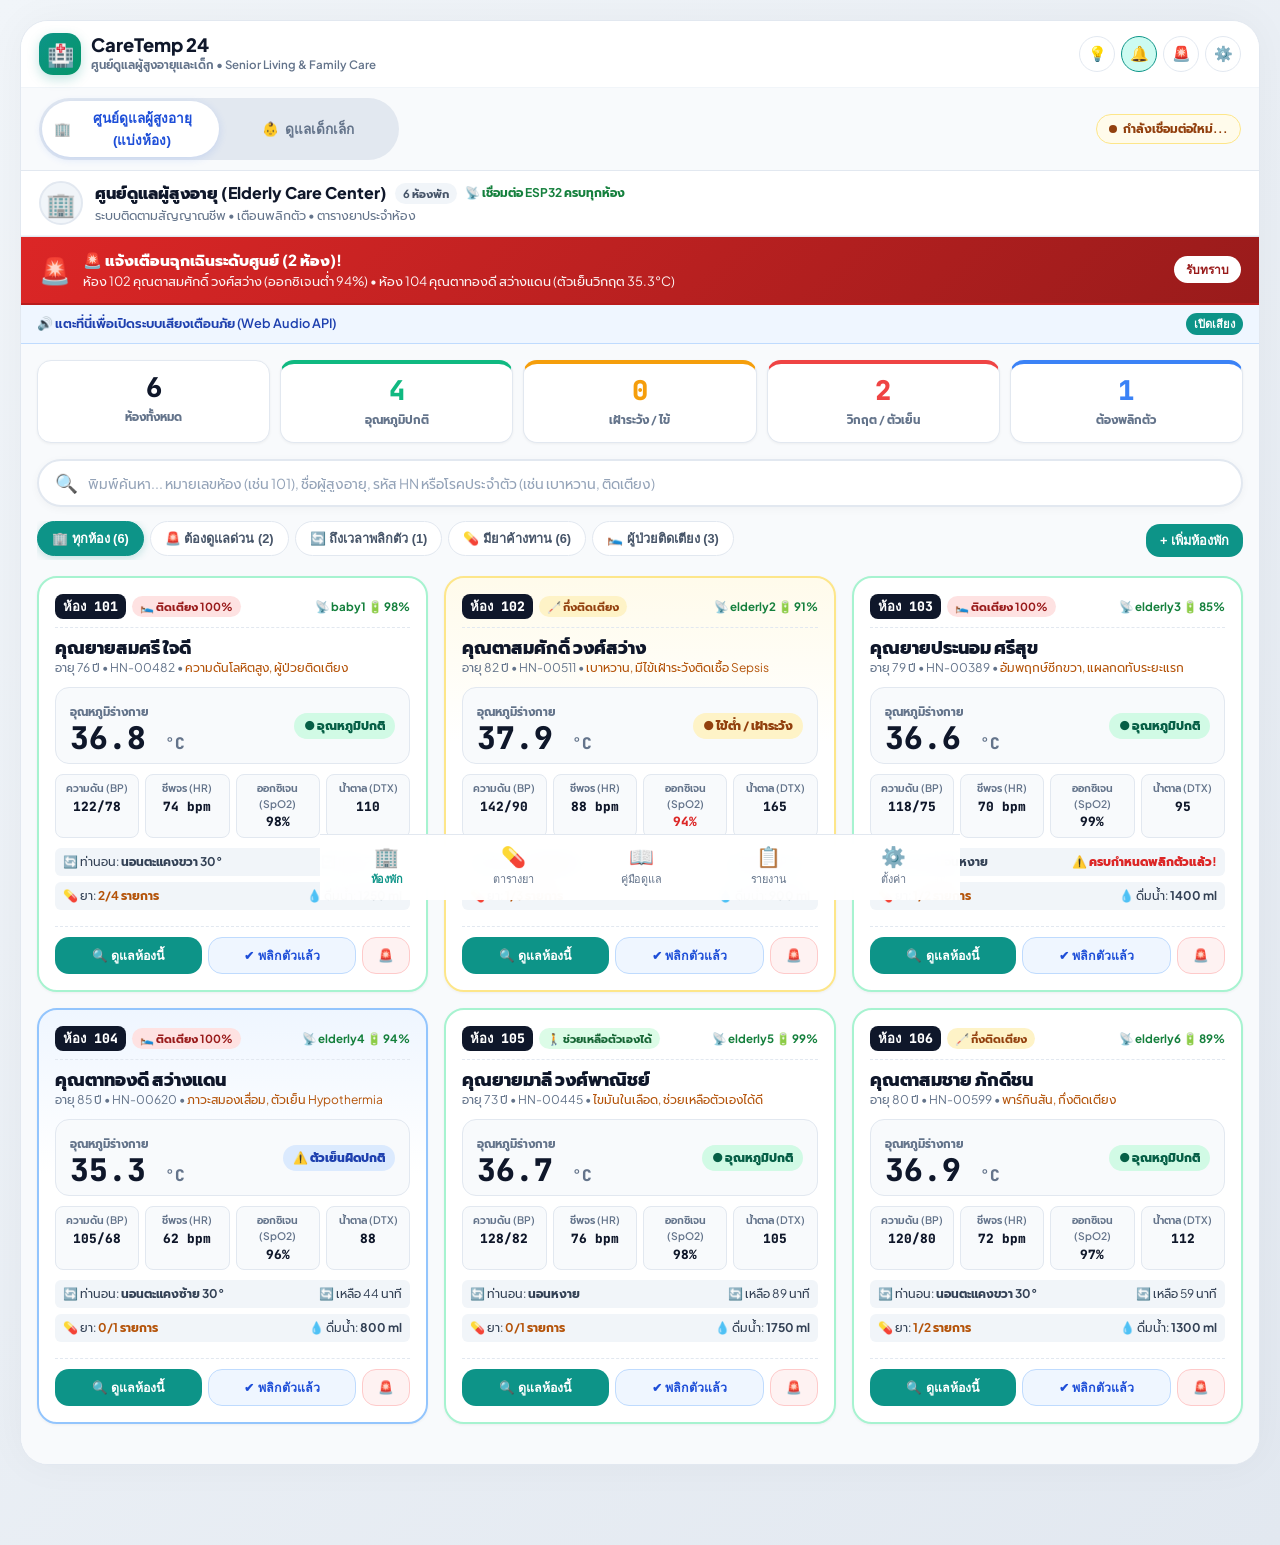
==== index.html @ b6765972 "Add files via upload" ====
<!DOCTYPE html>
<html lang="th">
<head>
  <meta charset="UTF-8">
  <meta name="viewport" content="width=device-width, initial-scale=1.0, maximum-scale=1.0, user-scalable=no">
  <meta name="theme-color" content="#0d9488">
  <meta name="description" content="CareTemp 24 - ระบบดูแลผู้สูงอายุแบบแบ่งห้องพัก (ศูนย์ดูแลผู้สูงอายุ) และระบบติดตามไข้เด็ก">
  
  <title>CareTemp 24 — ศูนย์ดูแลผู้สูงอายุและเด็ก (Elderly Care Center & Kids)</title>
  
  <link rel="manifest" href="manifest.json">
  <link rel="icon" type="image/svg+xml" href="icon.svg">
  <link rel="apple-touch-icon" href="icon-192.png">

  <!-- Fonts: Plus Jakarta Sans, Prompt, Noto Sans Thai, JetBrains Mono -->
  <link rel="preconnect" href="https://fonts.googleapis.com">
  <link rel="preconnect" href="https://fonts.gstatic.com" crossorigin>
  <link href="https://fonts.googleapis.com/css2?family=JetBrains+Mono:wght@400;500;600;700&family=Noto+Sans+Thai:wght@400;500;600;700&family=Plus+Jakarta+Sans:wght@500;600;700;800&family=Prompt:wght@400;500;600;700;800&display=swap" rel="stylesheet">

  <!-- Local Chart.js -->
  <script src="chart.umd.min.js"></script>

  <link rel="stylesheet" href="styles.css?v=2.0">
</head>
<body>

  <div class="app-container">
    
    <!-- Top App Header -->
    <header class="care-header">
      <div class="header-top">
        <a href="../index.html" class="brand-wrapper" title="กลับหน้า Hub ศูนย์รวม">
          <div class="brand-icon-circle">🏥</div>
          <div>
            <div class="brand-title">CareTemp 24</div>
            <div class="brand-sub">ศูนย์ดูแลผู้สูงอายุและเด็ก • Senior Living & Family Care</div>
          </div>
        </a>

        <div class="header-actions">
          <!-- Screen Wake Lock Toggle -->
          <button id="btnWakeLock" class="btn-icon" title="เปิด/ปิดการเปิดหน้าจอตลอดเวลา (ป้องกันจอดับ)" onclick="toggleWakeLock()">
            <span id="wakeLockIcon">💡</span>
          </button>
          <!-- Sound Alert Toggle -->
          <button id="btnSoundToggle" class="btn-icon active" title="เปิด/ปิดเสียงเตือน" onclick="toggleSound()">
            <span id="soundIcon">🔔</span>
          </button>
          <!-- Central Siren Toggle -->
          <button id="btnNightAlarm" class="btn-icon" title="เปิด/ปิดโหมดเตือนไซเรนศูนย์" onclick="toggleNightAlarm()">
            <span id="nightAlarmIcon">🚨</span>
          </button>
          <!-- Install PWA Button -->
          <button id="btnInstallPwa" class="btn-icon" style="display: none;" title="ติดตั้งแอปลงในเครื่อง">
            <span>📲</span>
          </button>
          <!-- Quick Settings -->
          <button class="btn-icon" title="ตั้งค่าระบบ" onclick="switchTab('settings')">
            <span>⚙️</span>
          </button>
        </div>
      </div>

      <!-- Mode Switcher & Live Connection Bar -->
      <div class="mode-switcher-container">
        <div class="mode-pill-group">
          <button id="btnModeElderly" class="mode-pill-btn active elderly" onclick="switchCareMode('elderly')">
            <span>🏢</span>
            <span>ศูนย์ดูแลผู้สูงอายุ (แบ่งห้อง)</span>
          </button>
          <button id="btnModeChild" class="mode-pill-btn child" onclick="switchCareMode('child')">
            <span>👶</span>
            <span>ดูแลเด็กเล็ก</span>
          </button>
        </div>

        <div class="connection-pill online" id="connectionStatusPill" onclick="toggleSimulationModal()" title="คลิกเพื่อสลับโหมด Firebase / จำลอง">
          <span class="connection-dot"></span>
          <span id="connectionStatusText">Live เซนเซอร์</span>
        </div>
      </div>

      <!-- Active Status Strip -->
      <div class="profile-bar" id="topProfileBar">
        <div class="profile-info">
          <div class="profile-avatar-btn" id="headerAvatar" onclick="switchTab('settings')">
            🏢
          </div>
          <div class="profile-details">
            <div class="profile-name-row">
              <span class="profile-name" id="headerPersonName">ศูนย์ดูแลผู้สูงอายุ (Senior Living Center)</span>
              <span id="headerCenterRoomsBadge" class="profile-badge">6 ห้องพัก</span>
              <span id="headerBattery" style="font-size: 0.75rem; color: #15803d; font-weight: 700;">📡 เชื่อมต่อ ESP32</span>
            </div>
            <div class="profile-meta">
              <span id="headerPersonSub">ระบบติดตามสัญญาณชีพ • เตือนพลิกตัว • ตารางยาประจำห้อง</span>
            </div>
          </div>
        </div>
      </div>
    </header>

    <!-- Central Siren Emergency Alert Banner -->
    <div id="centralAlarmBanner" class="center-alarm-banner" style="display: none;">
      <div class="center-alarm-content">
        <span style="font-size: 1.6rem; animation: pulse-dot 1s infinite;">🚨</span>
        <div>
          <div class="center-alarm-title" id="alarmBannerTitle">แจ้งเตือนภาวะฉุกเฉินระดับศูนย์!</div>
          <div class="center-alarm-sub" id="alarmBannerSub">มีห้องพักที่อุณหภูมิหรือสัญญาณชีพผิดปกติ โปรดเข้าตรวจสอบทันที</div>
        </div>
      </div>
      <button class="btn btn-outline" style="background: #ffffff; color: #991b1b; padding: 4px 12px; font-size: 0.75rem; border: none;" onclick="dismissAlertBanner()">
        รับทราบ
      </button>
    </div>

    <!-- Info / Warning Banners -->
    <div id="demoBanner" class="info-banner demo" style="display: none;">
      <span>🧪 กำลังเปิดโหมดทดสอบจำลอง (Simulation)</span>
      <button class="btn btn-outline" style="padding: 2px 8px; font-size: 0.72rem; background: #ffffff;" onclick="setMode('firebase')">
        สลับเป็น Live Firebase
      </button>
    </div>

    <div id="audioUnlockBanner" class="info-banner audio-unlock" style="display: none;" onclick="unlockAudio()">
      <span>🔊 แตะที่นี่เพื่อเปิดระบบเสียงเตือนภัย (Web Audio API)</span>
      <button class="btn btn-primary" style="padding: 2px 8px; font-size: 0.7rem; pointer-events: none;">เปิดเสียง</button>
    </div>

    <div id="offlineBanner" class="info-banner offline" style="display: none;">
      <span>⚠️ ไม่ได้รับข้อมูลเกิน 10 นาที โปรดตรวจเช็คอุปกรณ์และสัญญาณ WiFi</span>
    </div>

    <!-- Main Views (Tabs) -->
    <main class="main-content">

      <!-- ============================================================== -->
      <!-- TAB 1: HOME / MONITOR                                          -->
      <!-- ============================================================== -->
      <section id="tab-home" class="tab-content active">

        <!-- ========================================================== -->
        <!-- ELDERLY CARE CENTER VIEW: ROOM-BY-ROOM (ศูนย์ผู้สูงอายุ)   -->
        <!-- ========================================================== -->
        <div id="elderlyHomeWidgets">
          
          <!-- Center Statistics Bar -->
          <div class="center-stats-row">
            <div class="center-stat-card" onclick="setRoomFilter('all')">
              <span class="center-stat-num" id="statTotalRooms">6</span>
              <span class="center-stat-lbl">ห้องทั้งหมด</span>
            </div>
            <div class="center-stat-card normal" onclick="setRoomFilter('normal')">
              <span class="center-stat-num" style="color: #10b981;" id="statNormalRooms">4</span>
              <span class="center-stat-lbl">อุณหภูมิปกติ</span>
            </div>
            <div class="center-stat-card warning" onclick="setRoomFilter('alert')">
              <span class="center-stat-num" style="color: #f59e0b;" id="statWarningRooms">1</span>
              <span class="center-stat-lbl">เฝ้าระวัง / ไข้</span>
            </div>
            <div class="center-stat-card critical" onclick="setRoomFilter('critical')">
              <span class="center-stat-num" style="color: #ef4444;" id="statCriticalRooms">1</span>
              <span class="center-stat-lbl">วิกฤต / ตัวเย็น</span>
            </div>
            <div class="center-stat-card turn" onclick="setRoomFilter('turn')">
              <span class="center-stat-num" style="color: #3b82f6;" id="statTurnDueRooms">1</span>
              <span class="center-stat-lbl">ต้องพลิกตัว</span>
            </div>
          </div>

          <!-- Room Search Bar (ค้นหาห้องพัก/ผู้สูงอายุ/HN/โรคประจำตัว) -->
          <div class="search-bar-container">
            <div class="search-input-wrapper">
              <span class="search-icon">🔍</span>
              <input 
                type="text" 
                id="roomSearchInput" 
                class="room-search-input" 
                placeholder="พิมพ์ค้นหา... หมายเลขห้อง (เช่น 101), ชื่อผู้สูงอายุ, รหัส HN หรือโรคประจำตัว (เช่น เบาหวาน, ติดเตียง)"
                oninput="handleRoomSearch(this.value)"
                autocomplete="off"
              >
              <button id="btnClearSearch" class="btn-clear-search" onclick="clearRoomSearch()" style="display: none;" title="ล้างการค้นหา">✕</button>
            </div>
            <div id="searchResultSummary" class="search-result-badge" style="display: none;"></div>
          </div>

          <!-- Rooms Toolbar & Filters -->
          <div class="rooms-toolbar">
            <div class="room-filters-scroll">
              <button class="filter-pill active" id="filter-all" onclick="setRoomFilter('all')">🏢 ทุกห้อง (<span id="countAll">6</span>)</button>
              <button class="filter-pill alert-pill" id="filter-alert" onclick="setRoomFilter('alert')">🚨 ต้องดูแลด่วน (<span id="countAlert">2</span>)</button>
              <button class="filter-pill turn-pill" id="filter-turn" onclick="setRoomFilter('turn')">🔄 ถึงเวลาพลิกตัว (<span id="countTurn">1</span>)</button>
              <button class="filter-pill" id="filter-med" onclick="setRoomFilter('med')">💊 มียาค้างทาน (<span id="countMed">2</span>)</button>
              <button class="filter-pill" id="filter-bedridden" onclick="setRoomFilter('bedridden')">🛌 ผู้ป่วยติดเตียง (<span id="countBedridden">3</span>)</button>
            </div>
            <button class="btn btn-primary" style="padding: 6px 14px; font-size: 0.8rem; white-space: nowrap;" onclick="openAddRoomModal()">
              + เพิ่มห้องพัก
            </button>
          </div>

          <!-- The Rooms Grid -->
          <div class="rooms-grid" id="elderlyRoomsGrid">
            <!-- Rendered dynamically by JavaScript -->
          </div>

        </div>

        <!-- ========================================================== -->
        <!-- CHILD CARE VIEW (โหมดดูแลเด็กเล็ก)                           -->
        <!-- ========================================================== -->
        <div id="childHomeWidgets" style="display: none; max-width: 680px; margin: 0 auto;">
          
          <!-- Emergency Speed-Dial Card -->
          <div class="emergency-card">
            <div class="emergency-info">
              <span class="emergency-icon">🚨</span>
              <div>
                <div class="emergency-title">สายด่วนกุมารแพทย์ฉุกเฉิน 1669</div>
                <div class="emergency-sub">กดโทรออกทันทีหากน้องมีอาการชักเกร็ง ซึม หรือหายใจหอบ</div>
              </div>
            </div>
            <a href="tel:1669" class="btn-emergency">
              <span>📞 โทรด่วน 1669</span>
            </a>
          </div>

          <!-- Hero Temperature Card (Child) -->
          <div class="hero-card normal" id="heroCardChild">
            <div class="hero-temp-row">
              <span class="hero-temp-val" id="childHeroTemp">37.0</span>
              <span class="hero-temp-unit">°C</span>
            </div>

            <div>
              <div class="status-badge normal" id="childHeroStatusBadge">
                <span>●</span> <span id="childHeroStatusText">สบายดี อุณหภูมิปกติ</span>
              </div>
            </div>

            <!-- Gauge bar -->
            <div class="thermo-bar-wrapper">
              <div class="thermo-bar-track">
                <div class="thermo-bar-fill" id="childThermoFill" style="width: 40%; background: var(--temp-normal);"></div>
              </div>
              <div class="thermo-markers">
                <span>36.0° ปกติ</span>
                <span>37.0° สบายดี</span>
                <span>37.5° ไข้ต่ำ</span>
                <span>38.5° ไข้สูง</span>
              </div>
            </div>

            <div class="hero-stats-strip">
              <div class="stat-item">
                <span>สูงสุดวันนี้</span>
                <span class="stat-val" id="childStatMaxTemp">37.2°C</span>
              </div>
              <div class="stat-item">
                <span>ต่ำสุดวันนี้</span>
                <span class="stat-val" id="childStatMinTemp">36.8°C</span>
              </div>
              <div class="stat-item">
                <span>อัปเดตล่าสุด</span>
                <span class="stat-val">เมื่อสักครู่</span>
              </div>
            </div>
          </div>

          <!-- Smart Care Advice Box (Child) -->
          <div class="advice-box" id="childAdviceBox">
            <div class="advice-icon">💡</div>
            <div class="advice-content">
              <div class="advice-title" id="childAdviceTitle">หนูสบายดี อุณหภูมิปกติ</div>
              <div class="advice-desc" id="childAdviceDesc">
                ให้น้องดื่มน้ำหรือนมตามปกติ สวมใส่เสื้อผ้าโปร่งสบาย ระบายอากาศได้ดี หากน้องเริ่มตัวอุ่นให้หมั่นสังเกตอาการค่ะ
              </div>
            </div>
          </div>

          <!-- Pediatric 4-Hour Medication Timer -->
          <div class="ped-timer-card">
            <div style="flex: 1;">
              <span style="font-size: 0.72rem; font-weight: 800; color: var(--primary); text-transform: uppercase;">⏰ การดูแลยาพาราฯ เด็ก</span>
              <div style="font-size: 1rem; font-weight: 800; color: #0f172a; margin: 2px 0;" id="childMedTimerTitle">พร้อมป้อนยาหากมีไข้สูง</div>
              <div style="font-size: 0.78rem; color: #64748b;" id="childMedTimerSub">ไม่ควรให้ยาพาราฯ ถี่กว่าทุก 4 ชั่วโมง</div>
            </div>

            <div class="timer-circle-widget">
              <svg viewBox="0 0 72 72">
                <circle class="timer-circle-bg" cx="36" cy="36" r="30"></circle>
                <circle class="timer-circle-bar" id="childTimerCircleBar" cx="36" cy="36" r="30"></circle>
              </svg>
              <div class="timer-center-text" id="childTimerText">พร้อม</div>
            </div>
          </div>

          <!-- Quick Paracetamol Dose Card -->
          <div class="vitals-card">
            <div class="card-header-row">
              <div class="card-header-title">
                <span>💊 ขนาดยาพาราฯ ของน้อง</span>
              </div>
              <button class="btn btn-outline" style="padding: 4px 10px; font-size: 0.75rem;" onclick="switchTab('meds')">
                คำนวณละเอียด →
              </button>
            </div>
            <div style="display: flex; align-items: center; justify-content: space-between; background: #f0fdf4; border: 1px solid #bbf7d0; border-radius: var(--radius-md); padding: 12px 16px;">
              <div>
                <div style="font-size: 0.8rem; color: #166534; font-weight: 700;">น้ำหนัก <span id="quickDoseWeight">10.0</span> กก. (สูตร 120 mg / 5 ml)</div>
                <div style="font-size: 1.4rem; font-weight: 800; color: #15803d;" id="quickDoseValue">1 ช้อนชา (5.0 ml)</div>
              </div>
              <button class="btn btn-primary" style="padding: 8px 14px; font-size: 0.82rem;" onclick="quickLogChildMed()">
                ป้อนยาแล้ว
              </button>
            </div>
          </div>

          <!-- Child Quick Actions -->
          <div class="quick-actions-card">
            <div class="card-header-row" style="margin-bottom: 6px;">
              <div class="card-header-title">
                <span>⚡ บันทึกการดูแลเด็ก</span>
              </div>
              <span style="font-size: 0.75rem; color: var(--primary); font-weight: 700; cursor: pointer;" onclick="switchTab('logs')">
                ดูประวัติทั้งหมด →
              </span>
            </div>
            <div class="action-grid">
              <button class="btn-quick-action" onclick="quickLogChildMed()">
                <span class="action-icon">💊</span>
                <span class="action-text">ป้อนยาแล้ว</span>
              </button>
              <button class="btn-quick-action" onclick="quickLogChildAction('sponge', 'เช็ดตัวลดไข้')">
                <span class="action-icon">🧽</span>
                <span class="action-text">เช็ดตัวลดไข้</span>
              </button>
              <button class="btn-quick-action" onclick="quickLogChildAction('milk', 'ดื่มนม/น้ำ')">
                <span class="action-icon">🍼</span>
                <span class="action-text">นม / ดื่มน้ำ</span>
              </button>
              <button class="btn-quick-action" onclick="quickLogChildAction('symptom', 'จดอาการ')">
                <span class="action-icon">🩺</span>
                <span class="action-text">จดอาการ</span>
              </button>
            </div>
          </div>

          <!-- Child Temperature Trend Chart -->
          <div class="chart-card">
            <div class="chart-header">
              <div class="card-header-title">
                <span>📈 แนวโน้มอุณหภูมิน้อง</span>
              </div>
              <div class="chart-pills">
                <button class="btn-chart-range active" onclick="changeChartRange(6, this)">6 ชม.</button>
                <button class="btn-chart-range" onclick="changeChartRange(12, this)">12 ชม.</button>
                <button class="btn-chart-range" onclick="changeChartRange(24, this)">24 ชม.</button>
              </div>
            </div>
            <div class="chart-wrapper">
              <canvas id="childTempChart"></canvas>
            </div>
          </div>

        </div>

      </section>

      <!-- ============================================================== -->
      <!-- TAB 2: MEDS & SCHEDULE (ตารางยา)                                -->
      <!-- ============================================================== -->
      <section id="tab-meds" class="tab-content">
        
        <!-- Elderly Meds Overview -->
        <div id="elderlyMedsView">
          <div class="med-card">
            <div class="card-header-row">
              <div class="card-header-title">
                <span>💊 ตารางยาประจำวันตามห้องพักผู้สูงอายุ</span>
              </div>
              <button class="btn btn-outline" style="padding: 4px 10px; font-size: 0.75rem;" onclick="filterRoomsMedsDue()">
                แสดงเฉพาะห้องที่ยังไม่ได้ทานยา
              </button>
            </div>
            <p style="font-size: 0.8rem; color: #64748b; margin-bottom: 12px;">
              เลือกห้องพักเพื่อจัดการและเช็คอินการรับประทานยาตามมื้อ (เช้า, กลางวัน, เย็น, ก่อนนอน)
            </p>

            <div class="search-input-wrapper" style="margin-bottom: 12px; border-radius: var(--radius-md); padding: 6px 12px;">
              <span class="search-icon" style="font-size: 0.95rem;">🔍</span>
              <input 
                type="text" 
                id="medSearchInput" 
                class="room-search-input" 
                placeholder="ค้นหาห้อง หรือชื่อยา (เช่น Amlodipine, 101, ยาเบาหวาน, ยาลดไขมัน)..." 
                oninput="handleMedSearch(this.value)"
              >
            </div>

            <div id="elderlyCenterMedsList">
              <!-- Rendered via JavaScript -->
            </div>
          </div>
        </div>

        <!-- Child Calculator -->
        <div id="childMedsView" style="display: none; max-width: 680px; margin: 0 auto;">
          <div class="calc-card">
            <div class="card-header-title" style="margin-bottom: 8px;">
              <span>🧮 คำนวณยาพาราเซตามอลเด็ก (ตามน้ำหนัก)</span>
            </div>
            <p style="font-size: 0.82rem; color: #64748b; margin-bottom: 16px;">
              คำนวณตามมาตรฐานกรมการแพทย์ กระทรวงสาธารณสุข (10 - 15 มก./กก./ครั้ง) ไม่เกินวันละ 5 ครั้ง
            </p>

            <div class="form-group">
              <label class="form-label">น้ำหนักตัวน้อง (กิโลกรัม):</label>
              <input type="number" step="0.1" min="2" max="60" id="calcChildWeight" class="form-input" value="10.0" oninput="calculatePediatricParacetamol()">
            </div>

            <div class="form-group">
              <label class="form-label">ชนิดและความเข้มข้นของยา:</label>
              <select id="calcChildFormula" class="form-input" onchange="calculatePediatricParacetamol()">
                <option value="120">ยาน้ำเชื่อม 120 มก. / 5 มล. (สูตรมาตรฐานเด็กเล็ก)</option>
                <option value="250">ยาน้ำเชื่อม 250 มก. / 5 มล. (สูตรเด็กโต / Forte)</option>
                <option value="100">ยาหยด Drops 100 มก. / 1 มล. (สูตรทารกแรกเกิด)</option>
              </select>
            </div>

            <div class="calc-result-box">
              <div style="font-size: 0.85rem; font-weight: 700; color: #166534;">ขนาดยาที่ควรได้รับต่อครั้ง:</div>
              <div class="calc-result-number" id="calcResultDisplay">1 ช้อนชา (5.0 ml)</div>
              <div class="calc-result-sub" id="calcResultDoseRange">ขนาดยาพาราเซตามอล: 100 - 150 มิลลิกรัม</div>
            </div>
          </div>
        </div>

      </section>

      <!-- ============================================================== -->
      <!-- TAB 3: GUIDE (คู่มือและสัญญาณอันตราย)                         -->
      <!-- ============================================================== -->
      <section id="tab-guide" class="tab-content">
        <div style="max-width: 800px; margin: 0 auto;">
          <div style="margin-bottom: 14px;">
            <h3 style="font-size: 1.15rem; font-weight: 800; color: #0f172a;">คู่มือการดูแลผู้สูงอายุ & เด็กเล็ก</h3>
            <p style="font-size: 0.82rem; color: #64748b;">แนวทางมาตรฐานสำหรับศูนย์ดูแลผู้สูงอายุและครอบครัว</p>
          </div>

          <!-- FAST Stroke Card -->
          <div class="redflag-card">
            <div class="redflag-title">
              <span>🧠 อาการเตือนโรคหลอดเลือดสมอง (FAST) ในผู้สูงอายุ - รีบส่ง รพ. ทันที!</span>
            </div>
            <ul class="redflag-list">
              <li><strong>F - Face:</strong> หน้าเบี้ยว ปากเบี้ยว ยิ้มแล้วมุมปากตกข้างหนึ่ง</li>
              <li><strong>A - Arms:</strong> แขนขาอ่อนแรง ยกแขนสองข้างแล้วตกหนึ่งข้าง</li>
              <li><strong>S - Speech:</strong> พูดไม่ชัด พูดไม่ออก หรือฟังไม่เข้าใจภาษา</li>
              <li><strong>T - Time:</strong> รีบโทร 1669 ทันที ต้องถึง รพ. ภายใน 4.5 ชั่วโมง</li>
            </ul>
          </div>

          <!-- Sepsis Card -->
          <div class="redflag-card">
            <div class="redflag-title">
              <span>🩸 สัญญาณภาวะติดเชื้อรุนแรงในกระแสเลือด (Sepsis)</span>
            </div>
            <ul class="redflag-list">
              <li>อุณหภูมิร่างกายสูงเกิน 37.8°C หรือตัวเย็นผิดปกติ (&lt;35.5°C) หนาวสั่น</li>
              <li>หายใจหอบเร็ว ชีพจรเต้นเร็วมาก หรือความดันตกผิดปกติ</li>
              <li>ซึมลง สับสนเฉียบพลัน เพ้อ ไม่รู้เวลาและสถานที่</li>
              <li>ปัสสาวะออกน้อยมาก ปัสสาวะมีสีเข้มหรือขุ่นมีกลิ่นฉุน</li>
            </ul>
          </div>

          <!-- Bedridden Care Card -->
          <div class="vitals-card">
            <div class="card-header-title" style="margin-bottom: 8px;">
              <span>🛏️ เทคนิคการดูแลผู้สูงอายุติดเตียง ป้องกันแผลกดทับ</span>
            </div>
            <ul style="padding-left: 20px; font-size: 0.85rem; color: #334155; line-height: 1.6;">
              <li><strong>พลิกตัวสม่ำเสมอ:</strong> สลับท่านอนทุก 2 ชั่วโมง (หงาย ➔ ตะแคงขวา 30° ➔ หงาย ➔ ตะแคงซ้าย 30°)</li>
              <li><strong>การนอนตะแคง:</strong> เอียงตัวประมาณ 30 องศา ใช้หมอนรองหลังและระหว่างหัวเข่า ป้องกันกระดูกกดทับกัน</li>
              <li><strong>ดูแลผิวหนัง:</strong> รักษาผิวหนังให้สะอาดและแห้ง ไม่อับชื้น ทาโลชั่นบำรุงผิว</li>
            </ul>
          </div>

          <!-- Child Tepid Sponge Card -->
          <div class="vitals-card">
            <div class="card-header-title" style="margin-bottom: 8px;">
              <span>🧽 ขั้นตอนการเช็ดตัวลดไข้เด็กอย่างถูกวิธี (Tepid Sponge)</span>
            </div>
            <ol style="padding-left: 20px; font-size: 0.85rem; color: #334155; line-height: 1.6;">
              <li>เตรียมน้ำอุ่นหรือน้ำอุณหภูมิห้อง (ห้ามใช้น้ำแข็งหรือแอลกอฮอล์)</li>
              <li>เช็ดลูบเข้าหาหัวใจจากปลายมือปลายเท้าเพื่อเปิดรูขุมขนระบายความร้อน</li>
              <li>วางพักผ้าตามจุดระบายความร้อน ซอกคอ รักแร้ ขาหนีบ</li>
              <li>หากเด็กหนาวสั่น ให้หยุดเช็ดตัวทันทีและซับตัวให้แห้ง</li>
            </ol>
          </div>
        </div>
      </section>

      <!-- ============================================================== -->
      <!-- TAB 4: LOGS & REPORTS (ประวัติและรายงาน)                         -->
      <!-- ============================================================== -->
      <section id="tab-logs" class="tab-content">
        <div style="max-width: 900px; margin: 0 auto;">
          
          <!-- Doctor / Family Report Card -->
          <div class="vitals-card">
            <div class="card-header-row">
              <div class="card-header-title">
                <span>📋 สรุปรายงานสำหรับส่งต่อแพทย์ / ญาติผู้ป่วย (LINE)</span>
              </div>
              <button class="btn btn-primary" style="padding: 4px 12px; font-size: 0.78rem;" onclick="copyDoctorReport()">
                📲 คัดลอกส่ง LINE
              </button>
            </div>
            <div style="margin-bottom: 8px; display: flex; align-items: center; gap: 8px;">
              <span style="font-size: 0.8rem; font-weight: 700; color: #334155;">เลือกห้องที่ต้องการสรุป:</span>
              <select id="reportRoomSelect" class="form-input" style="width: auto; padding: 4px 8px; font-size: 0.8rem;" onchange="updateDoctorReport()">
                <!-- Populated by JS -->
              </select>
            </div>
            <textarea id="doctorReportPreview" class="report-preview-box" readonly></textarea>
            
            <div style="display: flex; gap: 8px; margin-top: 8px;">
              <button class="btn btn-outline" style="flex: 1; font-size: 0.8rem;" onclick="exportCenterExcel()">
                📊 ส่งออก Excel ทุกห้อง (.xls)
              </button>
              <button class="btn btn-outline" style="flex: 1; font-size: 0.8rem;" onclick="exportCenterCsv()">
                📄 ส่งออก CSV ทุกห้อง
              </button>
            </div>
          </div>

          <!-- Activity Timeline -->
          <div class="vitals-card">
            <div class="card-header-row">
              <div class="card-header-title">
                <span>🕒 บันทึกกิจกรรมการดูแลของศูนย์วันนี้</span>
              </div>
              <button class="btn btn-outline" style="padding: 2px 8px; font-size: 0.72rem;" onclick="clearCenterLogs()">
                ล้างประวัติ
              </button>
            </div>
            <div class="search-input-wrapper" style="margin-bottom: 12px; border-radius: var(--radius-md); padding: 6px 12px;">
              <span class="search-icon" style="font-size: 0.95rem;">🔍</span>
              <input 
                type="text" 
                id="logSearchInput" 
                class="room-search-input" 
                placeholder="ค้นหาบันทึกกิจกรรม... (เช่น 101, พลิกตัว, ดื่มน้ำ, สัญญาณชีพ, ยา)" 
                oninput="handleLogSearch(this.value)"
              >
            </div>
            <div id="careLogsContainer">
              <!-- Rendered via JavaScript -->
            </div>
          </div>

        </div>
      </section>

      <!-- ============================================================== -->
      <!-- TAB 5: SETTINGS (การตั้งค่า)                                   -->
      <!-- ============================================================== -->
      <section id="tab-settings" class="tab-content">
        <div style="max-width: 680px; margin: 0 auto;">
          <div class="calc-card">
            <div class="card-header-title" style="margin-bottom: 12px;">
              <span>⚙️ ตั้งค่าระบบศูนย์ดูแลและอุปกรณ์ ESP32</span>
            </div>

            <div class="form-group">
              <label class="form-label">โหมดการใช้งานปัจจุบัน:</label>
              <select id="settingCareMode" class="form-input" onchange="switchCareMode(this.value)">
                <option value="elderly">🏢 ศูนย์ดูแลผู้สูงอายุ (Elderly Care Center - แบ่งห้อง)</option>
                <option value="child">👶 ดูแลเด็กเล็ก (Child Care)</option>
              </select>
            </div>

            <div class="form-group">
              <label class="form-label">เบอร์โทรศัพท์ฉุกเฉินประจำศูนย์ (SOS):</label>
              <input type="text" id="settingEmergencyPhone" class="form-input" value="1669">
            </div>

            <hr style="border: none; border-top: 1px dashed var(--border); margin: 18px 0;">

            <div class="card-header-title" style="margin-bottom: 12px; font-size: 0.95rem;">
              <span>☁️ เชื่อมต่อ Firebase Realtime Database</span>
            </div>

            <div class="form-group">
              <label class="form-label">Firebase RTDB URL:</label>
              <input type="text" id="settingFirebaseUrl" class="form-input" placeholder="https://your-database.firebasedatabase.app">
            </div>

            <div class="form-group">
              <label class="form-label">เกณฑ์แจ้งเตือนไข้สูง (°C):</label>
              <input type="number" step="0.1" id="settingAlertThreshold" class="form-input" value="37.8">
            </div>

            <button class="btn btn-primary btn-block" onclick="saveSettings()">
              💾 บันทึกการตั้งค่า
            </button>
          </div>

          <div style="text-align: center; margin-top: 16px; font-size: 0.78rem; color: #94a3b8;">
            CareTemp 24 • ระบบศูนย์ดูแลผู้สูงอายุและเด็ก v2.0<br>
            <a href="../index.html" style="color: var(--primary); font-weight: 700; text-decoration: none;">← กลับสู่หน้าหลักเลือกระบบ (Hub)</a>
          </div>
        </div>
      </section>

    </main>

    <!-- Bottom Navigation Bar -->
    <nav class="bottom-nav">
      <button class="nav-tab-btn active" id="nav-home" onclick="switchTab('home')">
        <span class="nav-tab-icon">🏢</span>
        <span class="nav-tab-label" id="navLabelHome">ห้องพัก</span>
      </button>
      <button class="nav-tab-btn" id="nav-meds" onclick="switchTab('meds')">
        <span class="nav-tab-icon">💊</span>
        <span class="nav-tab-label" id="navLabelMeds">ตารางยา</span>
      </button>
      <button class="nav-tab-btn" id="nav-guide" onclick="switchTab('guide')">
        <span class="nav-tab-icon">📖</span>
        <span class="nav-tab-label">คู่มือดูแล</span>
      </button>
      <button class="nav-tab-btn" id="nav-logs" onclick="switchTab('logs')">
        <span class="nav-tab-icon">📋</span>
        <span class="nav-tab-label">รายงาน</span>
      </button>
      <button class="nav-tab-btn" id="nav-settings" onclick="switchTab('settings')">
        <span class="nav-tab-icon">⚙️</span>
        <span class="nav-tab-label">ตั้งค่า</span>
      </button>
    </nav>

  </div>

  <!-- ============================================================== -->
  <!-- MODAL: ROOM DETAIL VIEW (หน้าต่างจัดการห้องเดี่ยวแบบละเอียด)       -->
  <!-- ============================================================== -->
  <div class="modal-overlay" id="modalRoomDetail">
    <div class="modal-box large">
      <div class="modal-header">
        <div style="display: flex; align-items: center; gap: 8px;">
          <span class="room-number-badge" id="modalRoomNo" style="font-size: 1rem; padding: 4px 10px;">ห้อง 101</span>
          <h3 class="modal-title" id="modalResidentName">คุณยายสมศรี ใจดี</h3>
        </div>
        <button class="btn-close-modal" onclick="closeRoomDetailModal()">✕</button>
      </div>

      <!-- Room Header Info Strip -->
      <div class="room-modal-header-strip">
        <div>
          <span id="modalResidentAge" style="font-weight: 700;">อายุ 76 ปี</span> • 
          <span id="modalResidentHn" style="color: var(--text-muted);">HN-00482</span> • 
          <span id="modalResidentWeight">52.0 กก.</span>
          <div id="modalResidentCondition" style="font-size: 0.75rem; color: #b45309; font-weight: 600; margin-top: 2px;">
            โรคประจำตัว: ความดันโลหิตสูง, ผู้ป่วยติดเตียง
          </div>
        </div>
        <div style="text-align: right;">
          <span id="modalCareLevelTag" class="care-level-tag bedridden">ติดเตียง 100%</span>
          <div id="modalDeviceBattery" style="font-size: 0.75rem; color: #15803d; font-weight: 700; margin-top: 2px;">
            📡 baby1 | 🔋 98%
          </div>
        </div>
      </div>

      <!-- Hero Temp Card for This Room -->
      <div class="hero-card normal" id="modalHeroCard" style="padding: 16px; margin-bottom: 12px;">
        <div class="hero-temp-row">
          <span class="hero-temp-val" id="modalHeroTemp" style="font-size: 3.2rem;">36.8</span>
          <span class="hero-temp-unit">°C</span>
        </div>
        <div class="status-badge normal" id="modalStatusBadge">
          <span>●</span> <span id="modalStatusText">สบายดี อุณหภูมิปกติ</span>
        </div>
        <div id="modalAdviceText" style="font-size: 0.8rem; color: #475569; margin-top: 4px;">
          ผู้สูงอายุสบายดี ให้ดื่มน้ำและสังเกตอาการต่อเนื่อง
        </div>
      </div>

      <!-- Vitals Strip for This Room -->
      <div class="vitals-card" style="margin-bottom: 12px;">
        <div class="card-header-row">
          <div class="card-header-title" style="font-size: 0.95rem;">
            <span>🫀 สัญญาณชีพล่าสุด</span>
          </div>
          <button class="btn btn-outline" style="padding: 2px 8px; font-size: 0.72rem;" onclick="openVitalsModal()">
            + อัปเดตค่าใหม่
          </button>
        </div>
        <div class="vitals-grid">
          <div class="vital-tile">
            <div class="vital-label">ความดัน (BP)</div>
            <div class="vital-value" id="modalValBp" style="font-size: 1.1rem;">122/78</div>
            <div class="vital-unit">mmHg</div>
          </div>
          <div class="vital-tile">
            <div class="vital-label">ชีพจร (Pulse)</div>
            <div class="vital-value" id="modalValHr" style="font-size: 1.1rem;">74</div>
            <div class="vital-unit">bpm</div>
          </div>
          <div class="vital-tile">
            <div class="vital-label">ออกซิเจน (SpO2)</div>
            <div class="vital-value" id="modalValSpo2" style="font-size: 1.1rem;">98</div>
            <div class="vital-unit">%</div>
          </div>
          <div class="vital-tile">
            <div class="vital-label">น้ำตาล (DTX)</div>
            <div class="vital-value" id="modalValGlucose" style="font-size: 1.1rem;">110</div>
            <div class="vital-unit">mg/dL</div>
          </div>
        </div>
      </div>

      <!-- 2-Hour Bedridden Turn Schedule for This Room -->
      <div class="turn-card" style="margin-bottom: 12px; padding: 14px;">
        <div class="card-header-row">
          <div class="card-header-title" style="font-size: 0.95rem;">
            <span>🔄 การพลิกตัวป้องกันแผลกดทับ</span>
          </div>
          <span style="font-size: 0.75rem; color: #2563eb; font-weight: 700;">รอบ 2 ชม.</span>
        </div>
        <div class="turn-display-row">
          <div class="turn-circle" style="width: 60px; height: 60px;">
            <div class="turn-timer-text" id="modalTurnTimer" style="font-size: 0.85rem;">01:25</div>
            <div class="turn-timer-sub">เหลือ</div>
          </div>
          <div class="turn-info">
            <div style="font-size: 0.75rem; color: var(--text-muted);">ท่าปัจจุบัน:</div>
            <div class="turn-position-name" id="modalTurnCurrentPos" style="font-size: 1rem;">นอนหงาย</div>
            <div class="turn-next-hint" id="modalTurnNextPos">ท่าถัดไป: ตะแคงขวา 30°</div>
          </div>
          <button class="btn btn-primary" style="padding: 6px 12px; font-size: 0.78rem;" onclick="recordActiveRoomTurn()">
            ✔ พลิกตัวแล้ว
          </button>
        </div>
      </div>

      <!-- Meal Medications Checklist for This Room -->
      <div class="med-card" style="margin-bottom: 12px; padding: 14px;">
        <div class="card-header-row">
          <div class="card-header-title" style="font-size: 0.95rem;">
            <span>💊 ยาประจำตัวประจำห้องนี้</span>
          </div>
          <button class="btn btn-outline" style="padding: 2px 8px; font-size: 0.72rem;" onclick="openAddMedModal()">
            + เพิ่มยา
          </button>
        </div>
        <div id="modalMedListContainer">
          <!-- Rendered via JS -->
        </div>
      </div>

      <!-- Hydration for This Room -->
      <div class="vitals-card" style="margin-bottom: 12px; padding: 14px;">
        <div class="card-header-row">
          <div class="card-header-title" style="font-size: 0.95rem;">
            <span>💧 ดื่มน้ำวันนี้</span>
          </div>
          <span id="modalHydrationLabel" style="font-size: 0.8rem; font-weight: 700; color: #0284c7;">1,250 / 2,000 ml</span>
        </div>
        <div style="display: flex; gap: 6px;">
          <button class="btn btn-outline" style="flex: 1; padding: 6px; font-size: 0.75rem;" onclick="addActiveRoomWater(150)">+150 ml</button>
          <button class="btn btn-outline" style="flex: 1; padding: 6px; font-size: 0.75rem;" onclick="addActiveRoomWater(250)">+250 ml</button>
          <button class="btn btn-outline" style="flex: 1; padding: 6px; font-size: 0.75rem;" onclick="addActiveRoomWater(500)">+500 ml</button>
        </div>
      </div>

      <!-- Temperature Trend Chart for This Room -->
      <div class="chart-card" style="margin-bottom: 12px; padding: 14px;">
        <div class="card-header-title" style="font-size: 0.95rem; margin-bottom: 8px;">
          <span>📈 แนวโน้มอุณหภูมิห้องนี้</span>
        </div>
        <div class="chart-wrapper" style="height: 180px;">
          <canvas id="modalRoomChart"></canvas>
        </div>
      </div>

      <!-- Modal Footer Action Buttons -->
      <div style="display: flex; gap: 8px; flex-wrap: wrap;">
        <button class="btn btn-primary" style="flex: 1;" onclick="shareActiveRoomDoctorReport()">
          📲 ส่งรายงาน LINE ของห้องนี้
        </button>
        <button class="btn btn-outline" style="flex: 1;" onclick="openEditRoomModal()">
          ✏️ แก้ไขข้อมูลห้อง
        </button>
        <button class="btn btn-outline" style="color: #dc2626;" onclick="deleteActiveRoom()">
          🗑️ จำหน่าย/ลบห้อง
        </button>
      </div>
    </div>
  </div>

  <!-- ============================================================== -->
  <!-- MODAL: ADD NEW ROOM (เพิ่มห้องพักศูนย์ผู้สูงอายุ)                -->
  <!-- ============================================================== -->
  <div class="modal-overlay" id="modalAddRoom">
    <div class="modal-box">
      <div class="modal-header">
        <h3 class="modal-title">🏢 เพิ่มห้องพักผู้สูงอายุใหม่</h3>
        <button class="btn-close-modal" onclick="closeAddRoomModal()">✕</button>
      </div>

      <div class="form-group">
        <label class="form-label">หมายเลขห้องพัก (เช่น ห้อง 107):</label>
        <input type="text" id="addRoomNo" class="form-input" placeholder="เช่น ห้อง 107">
      </div>

      <div class="form-group">
        <label class="form-label">ชื่อ - นามสกุล ผู้สูงอายุ:</label>
        <input type="text" id="addRoomResidentName" class="form-input" placeholder="เช่น คุณยายสมปอง ผ่องใส">
      </div>

      <div style="display: grid; grid-template-columns: 1fr 1fr; gap: 8px;">
        <div class="form-group">
          <label class="form-label">อายุ:</label>
          <input type="text" id="addRoomAge" class="form-input" placeholder="เช่น 75 ปี" value="75 ปี">
        </div>
        <div class="form-group">
          <label class="form-label">รหัส HN:</label>
          <input type="text" id="addRoomHn" class="form-input" placeholder="เช่น HN-00701">
        </div>
      </div>

      <div class="form-group">
        <label class="form-label">ระดับการดูแล (Care Level):</label>
        <select id="addRoomCareLevel" class="form-input">
          <option value="bedridden">🛌 ผู้ป่วยติดเตียง 100% (ต้องการพลิกตัวทุก 2 ชม.)</option>
          <option value="semi">🦯 กึ่งติดเตียง (ช่วยเหลือตัวเองได้บางส่วน)</option>
          <option value="self">🚶 ช่วยเหลือตัวเองได้ดี</option>
        </select>
      </div>

      <div class="form-group">
        <label class="form-label">โรคประจำตัว / ข้อควรระวังพิเศษ:</label>
        <input type="text" id="addRoomCondition" class="form-input" placeholder="เช่น เบาหวาน, ความดันสูง, โรคไต">
      </div>

      <div class="form-group">
        <label class="form-label">ESP32 Device ID / Sensor Name:</label>
        <input type="text" id="addRoomDeviceId" class="form-input" placeholder="เช่น elderly7 หรือ baby1" value="elderly7">
      </div>

      <button class="btn btn-primary btn-block" onclick="saveNewRoom()">
        💾 บันทึกและเปิดห้องพักใหม่
      </button>
    </div>
  </div>

  <!-- ============================================================== -->
  <!-- MODAL: ADD / UPDATE VITALS                                     -->
  <!-- ============================================================== -->
  <div class="modal-overlay" id="modalVitals">
    <div class="modal-box">
      <div class="modal-header">
        <h3 class="modal-title">🫀 บันทึกค่าสัญญาณชีพ</h3>
        <button class="btn-close-modal" onclick="closeVitalsModal()">✕</button>
      </div>
      <div class="form-group">
        <label class="form-label">ความดันโลหิต ตัวบน/ตัวล่าง (SYS/DIA mmHg):</label>
        <div style="display: grid; grid-template-columns: 1fr 1fr; gap: 8px;">
          <input type="number" id="inputBpSys" class="form-input" placeholder="SYS (เช่น 120)" value="122">
          <input type="number" id="inputBpDia" class="form-input" placeholder="DIA (เช่น 80)" value="78">
        </div>
      </div>
      <div class="form-group">
        <label class="form-label">อัตราการเต้นหัวใจ / ชีพจร (Pulse bpm):</label>
        <input type="number" id="inputHr" class="form-input" placeholder="เช่น 74" value="74">
      </div>
      <div class="form-group">
        <label class="form-label">ออกซิเจนปลายนิ้ว (SpO2 %):</label>
        <input type="number" id="inputSpo2" class="form-input" placeholder="เช่น 98" value="98">
      </div>
      <div class="form-group">
        <label class="form-label">ระดับน้ำตาลในเลือด (DTX mg/dL):</label>
        <input type="number" id="inputGlucose" class="form-input" placeholder="เช่น 110" value="110">
      </div>
      <button class="btn btn-primary btn-block" onclick="saveVitalsModal()">
        💾 บันทึกข้อมูลสัญญาณชีพ
      </button>
    </div>
  </div>

  <!-- ============================================================== -->
  <!-- MODAL: ADD NEW MEDICATION                                      -->
  <!-- ============================================================== -->
  <div class="modal-overlay" id="modalAddMed">
    <div class="modal-box">
      <div class="modal-header">
        <h3 class="modal-title">💊 เพิ่มรายการยาประจำตัว</h3>
        <button class="btn-close-modal" onclick="closeAddMedModal()">✕</button>
      </div>
      <div class="form-group">
        <label class="form-label">ชื่อยา:</label>
        <input type="text" id="inputMedName" class="form-input" placeholder="เช่น Amlodipine 5mg (ยาลดความดัน)">
      </div>
      <div class="form-group">
        <label class="form-label">มื้อที่ต้องรับประทาน:</label>
        <select id="inputMedMeal" class="form-input">
          <option value="morning">🌅 ตอนเช้า (หลังอาหาร)</option>
          <option value="noon">☀️ ตอนกลางวัน (หลังอาหาร)</option>
          <option value="evening">🌆 ตอนเย็น (หลังอาหาร)</option>
          <option value="bedtime">🌙 ก่อนนอน</option>
        </select>
      </div>
      <div class="form-group">
        <label class="form-label">ขนาดและวิธีรับประทาน:</label>
        <input type="text" id="inputMedDoseDesc" class="form-input" placeholder="เช่น 1 เม็ด หลังอาหารทันที">
      </div>
      <button class="btn btn-primary btn-block" onclick="saveNewMed()">
        💾 บันทึกยาใหม่
      </button>
    </div>
  </div>

  <!-- ============================================================== -->
  <!-- MODAL: SIMULATION / DEMO MODE                                  -->
  <!-- ============================================================== -->
  <div class="modal-overlay" id="modalSimulation">
    <div class="modal-box">
      <div class="modal-header">
        <h3 class="modal-title">🧪 โหมดทดสอบการวัดค่า (Simulation)</h3>
        <button class="btn-close-modal" onclick="closeSimulationModal()">✕</button>
      </div>
      <p style="font-size: 0.85rem; color: #64748b; margin-bottom: 14px;">
        คุณสามารถทดลองเปลี่ยนค่าอุณหภูมิของห้องที่เลือกเพื่อทดสอบระบบการแจ้งเตือน ไซเรน และสีของหน้าจอ
      </p>

      <div class="form-group">
        <label class="form-label">เลือกสถานะอุณหภูมิทดสอบ:</label>
        <div style="display: grid; grid-template-columns: 1fr 1fr; gap: 8px;">
          <button class="btn btn-outline" onclick="setSimTemp(35.2)">🥶 ตัวเย็นวิกฤต (35.2°C)</button>
          <button class="btn btn-outline" onclick="setSimTemp(36.8)">🟢 ปกติ (36.8°C)</button>
          <button class="btn btn-outline" onclick="setSimTemp(37.5)">🟡 ไข้ต่ำ (37.5°C)</button>
          <button class="btn btn-outline" onclick="setSimTemp(38.2)">🟠 ไข้สูงติดเชื้อ (38.2°C)</button>
          <button class="btn btn-outline" style="grid-column: span 2;" onclick="setSimTemp(39.5)">🔴 ไข้วิกฤต (39.5°C)</button>
        </div>
      </div>

      <div style="margin-top: 18px; display: flex; gap: 8px;">
        <button class="btn btn-outline" style="flex: 1;" onclick="setMode('firebase')">
          สลับเป็น Live Firebase
        </button>
        <button class="btn btn-primary" style="flex: 1;" onclick="closeSimulationModal()">
          ปิดหน้าต่าง
        </button>
      </div>
    </div>
  </div>

  <script src="app.js?v=2.0"></script>
</body>
</html>
---- styles.css ----
/* CareTemp 24 - Modern Healthcare & Caregiver Design System */
:root {
  --primary: #0d9488;
  --primary-hover: #0f766e;
  --primary-light: #ccfbf1;
  --primary-dark: #115e59;

  --elderly-accent: #3b82f6;
  --elderly-light: #eff6ff;
  --elderly-dark: #1d4ed8;

  --child-accent: #f97316;
  --child-light: #fff7ed;
  --child-dark: #c2410c;

  --bg: #f8fafc;
  --surface: #ffffff;
  --surface-alt: #f1f5f9;
  --border: #e2e8f0;
  --border-subtle: #cbd5e1;

  --text-main: #0f172a;
  --text-muted: #64748b;
  --text-light: #94a3b8;

  --temp-normal: #10b981;
  --temp-normal-bg: #ecfdf5;
  --temp-lowfever: #f59e0b;
  --temp-lowfever-bg: #fffbeb;
  --temp-highfever: #ef4444;
  --temp-highfever-bg: #fef2f2;
  --temp-critical: #b91c1c;
  --temp-critical-bg: #fef2f2;
  --temp-hypo: #2563eb;
  --temp-hypo-bg: #eff6ff;

  --radius-sm: 8px;
  --radius-md: 14px;
  --radius-lg: 20px;
  --radius-xl: 28px;
  --radius-full: 9999px;

  --shadow-sm: 0 1px 3px rgba(0, 0, 0, 0.05);
  --shadow-md: 0 6px 16px -2px rgba(15, 23, 42, 0.06);
  --shadow-lg: 0 12px 28px -4px rgba(15, 23, 42, 0.08);

  --font-base: 'Plus Jakarta Sans', 'Prompt', 'Noto Sans Thai', -apple-system, BlinkMacSystemFont, sans-serif;
  --font-mono: 'JetBrains Mono', monospace;
}

* {
  box-sizing: border-box;
  margin: 0;
  padding: 0;
  -webkit-tap-highlight-color: transparent;
}

body {
  font-family: var(--font-base);
  background: var(--bg);
  color: var(--text-main);
  min-height: 100vh;
  line-height: 1.5;
  -webkit-font-smoothing: antialiased;
  padding-bottom: 80px;
}

/* App Container */
.app-container {
  max-width: 1240px;
  margin: 0 auto;
  min-height: 100vh;
  background: #ffffff;
  display: flex;
  flex-direction: column;
  box-shadow: 0 0 40px rgba(0, 0, 0, 0.04);
}

@media (min-width: 768px) {
  body {
    background: linear-gradient(135deg, #f1f5f9 0%, #e2e8f0 100%);
    padding: 20px 16px 80px 16px;
  }
  .app-container {
    border-radius: var(--radius-xl);
    overflow: hidden;
    border: 1px solid var(--border);
    min-height: calc(100vh - 40px);
  }
}

/* Top App Header */
.care-header {
  background: #ffffff;
  border-bottom: 1px solid var(--border);
  position: sticky;
  top: 0;
  z-index: 40;
  backdrop-filter: blur(10px);
  background: rgba(255, 255, 255, 0.95);
}

.header-top {
  display: flex;
  align-items: center;
  justify-content: space-between;
  padding: 12px 18px;
  border-bottom: 1px solid #f1f5f9;
}

.brand-wrapper {
  display: flex;
  align-items: center;
  gap: 10px;
  text-decoration: none;
  color: inherit;
}

.brand-icon-circle {
  width: 42px;
  height: 42px;
  border-radius: var(--radius-md);
  background: linear-gradient(135deg, var(--primary) 0%, #059669 100%);
  color: #ffffff;
  display: flex;
  align-items: center;
  justify-content: center;
  font-size: 22px;
  box-shadow: 0 4px 12px rgba(13, 148, 136, 0.25);
}

.brand-title {
  font-size: 1.15rem;
  font-weight: 800;
  color: #0f172a;
  line-height: 1.2;
}

.brand-sub {
  font-size: 0.72rem;
  color: var(--text-muted);
  font-weight: 600;
}

.header-actions {
  display: flex;
  align-items: center;
  gap: 6px;
}

.btn-icon {
  width: 36px;
  height: 36px;
  border-radius: var(--radius-full);
  border: 1px solid var(--border);
  background: var(--surface);
  color: var(--text-muted);
  display: flex;
  align-items: center;
  justify-content: center;
  cursor: pointer;
  font-size: 15px;
  transition: all 0.2s;
}

.btn-icon:hover {
  background: var(--surface-alt);
  color: var(--text-main);
  border-color: var(--border-subtle);
}

.btn-icon.active {
  background: var(--primary-light);
  border-color: var(--primary);
  color: var(--primary-dark);
}

/* Mode Switcher Bar */
.mode-switcher-container {
  padding: 10px 18px;
  background: #f8fafc;
  display: flex;
  align-items: center;
  justify-content: space-between;
  gap: 12px;
  border-bottom: 1px solid var(--border);
}

.mode-pill-group {
  display: flex;
  background: #e2e8f0;
  border-radius: var(--radius-full);
  padding: 3px;
  flex: 1;
  max-width: 360px;
}

.mode-pill-btn {
  flex: 1;
  border: none;
  background: transparent;
  padding: 6px 12px;
  border-radius: var(--radius-full);
  font-size: 0.85rem;
  font-weight: 700;
  color: var(--text-muted);
  cursor: pointer;
  display: inline-flex;
  align-items: center;
  justify-content: center;
  gap: 6px;
  transition: all 0.2s cubic-bezier(0.16, 1, 0.3, 1);
}

.mode-pill-btn.active.elderly {
  background: #ffffff;
  color: var(--elderly-dark);
  box-shadow: 0 2px 8px rgba(37, 99, 235, 0.15);
}

.mode-pill-btn.active.child {
  background: #ffffff;
  color: var(--child-dark);
  box-shadow: 0 2px 8px rgba(234, 88, 12, 0.15);
}

.connection-pill {
  display: inline-flex;
  align-items: center;
  gap: 6px;
  padding: 5px 12px;
  border-radius: var(--radius-full);
  font-size: 0.75rem;
  font-weight: 700;
  cursor: pointer;
  user-select: none;
  border: 1px solid transparent;
  transition: all 0.2s;
}

.connection-pill.online {
  background: #ecfdf5;
  color: #065f46;
  border-color: #a7f3d0;
}

.connection-pill.demo {
  background: #fffbeb;
  color: #92400e;
  border-color: #fde68a;
}

.connection-dot {
  width: 8px;
  height: 8px;
  border-radius: 50%;
  background: currentColor;
  display: inline-block;
  animation: pulse-dot 2s infinite;
}

@keyframes pulse-dot {
  0% { transform: scale(0.95); opacity: 0.8; }
  50% { transform: scale(1.2); opacity: 1; }
  100% { transform: scale(0.95); opacity: 0.8; }
}

/* Profile Bar */
.profile-bar {
  display: flex;
  align-items: center;
  justify-content: space-between;
  padding: 10px 18px;
  background: #ffffff;
  border-bottom: 1px solid #f1f5f9;
}

.profile-info {
  display: flex;
  align-items: center;
  gap: 12px;
}

.profile-avatar-btn {
  width: 44px;
  height: 44px;
  border-radius: var(--radius-full);
  background: #f1f5f9;
  display: flex;
  align-items: center;
  justify-content: center;
  font-size: 24px;
  cursor: pointer;
  border: 2px solid #e2e8f0;
  transition: all 0.2s;
}

.profile-avatar-btn:hover {
  transform: scale(1.05);
  border-color: var(--primary);
}

.profile-name-row {
  display: flex;
  align-items: center;
  gap: 8px;
  flex-wrap: wrap;
}

.profile-name {
  font-size: 1rem;
  font-weight: 800;
  color: #0f172a;
}

.profile-badge {
  font-size: 0.7rem;
  font-weight: 700;
  padding: 2px 8px;
  border-radius: var(--radius-full);
  background: #f1f5f9;
  color: #475569;
}

.profile-meta {
  font-size: 0.78rem;
  color: var(--text-muted);
  display: flex;
  gap: 6px;
  align-items: center;
  margin-top: 1px;
}

/* Notification Banners */
.info-banner {
  padding: 8px 16px;
  font-size: 0.8rem;
  font-weight: 600;
  display: flex;
  align-items: center;
  justify-content: space-between;
  gap: 8px;
  border-bottom: 1px solid rgba(0, 0, 0, 0.05);
}

.info-banner.demo {
  background: #fffbeb;
  color: #92400e;
  border-color: #fde68a;
}

.info-banner.audio-unlock {
  background: #eff6ff;
  color: #1e40af;
  border-color: #bfdbfe;
  cursor: pointer;
}

.info-banner.offline {
  background: #fef2f2;
  color: #991b1b;
  border-color: #fecaca;
}

/* Main Content Views */
.main-content {
  flex: 1;
  padding: 16px;
  background: #f8fafc;
}

.tab-content {
  display: none;
}

.tab-content.active {
  display: block;
  animation: fadeIn 0.25s ease;
}

@keyframes fadeIn {
  from { opacity: 0; transform: translateY(4px); }
  to { opacity: 1; transform: translateY(0); }
}

/* Emergency Call Card */
.emergency-card {
  background: linear-gradient(135deg, #fef2f2 0%, #ffe4e6 100%);
  border: 1px solid #fecdd3;
  border-radius: var(--radius-lg);
  padding: 12px 16px;
  margin-bottom: 16px;
  display: flex;
  align-items: center;
  justify-content: space-between;
  gap: 12px;
}

.emergency-info {
  display: flex;
  align-items: center;
  gap: 10px;
}

.emergency-icon {
  font-size: 26px;
}

.emergency-title {
  font-size: 0.9rem;
  font-weight: 800;
  color: #991b1b;
}

.emergency-sub {
  font-size: 0.72rem;
  color: #b91c1c;
}

.btn-emergency {
  background: #dc2626;
  color: #ffffff;
  font-weight: 800;
  font-size: 0.85rem;
  padding: 8px 14px;
  border-radius: var(--radius-full);
  text-decoration: none;
  display: inline-flex;
  align-items: center;
  gap: 6px;
  border: none;
  cursor: pointer;
  box-shadow: 0 4px 12px rgba(220, 38, 38, 0.25);
  white-space: nowrap;
}

.btn-emergency:hover {
  background: #b91c1c;
}

/* Hero Temperature Card */
.hero-card {
  border-radius: var(--radius-xl);
  padding: 24px 20px;
  text-align: center;
  margin-bottom: 16px;
  position: relative;
  overflow: hidden;
  box-shadow: var(--shadow-md);
  transition: all 0.3s cubic-bezier(0.16, 1, 0.3, 1);
  border: 2px solid transparent;
}

.hero-card.normal {
  background: linear-gradient(180deg, #ecfdf5 0%, #ffffff 100%);
  border-color: #a7f3d0;
}

.hero-card.lowfever {
  background: linear-gradient(180deg, #fffbeb 0%, #ffffff 100%);
  border-color: #fde68a;
}

.hero-card.highfever {
  background: linear-gradient(180deg, #fff7ed 0%, #ffffff 100%);
  border-color: #fed7aa;
}

.hero-card.critical {
  background: linear-gradient(180deg, #fef2f2 0%, #ffffff 100%);
  border-color: #fecaca;
  animation: pulse-critical 2s infinite;
}

.hero-card.hypo {
  background: linear-gradient(180deg, #eff6ff 0%, #ffffff 100%);
  border-color: #bfdbfe;
}

@keyframes pulse-critical {
  0% { box-shadow: 0 0 0 0 rgba(239, 68, 68, 0.4); }
  70% { box-shadow: 0 0 0 14px rgba(239, 68, 68, 0); }
  100% { box-shadow: 0 0 0 0 rgba(239, 68, 68, 0); }
}

.hero-temp-row {
  display: flex;
  align-items: baseline;
  justify-content: center;
  gap: 4px;
  margin: 6px 0;
}

.hero-temp-val {
  font-family: var(--font-mono);
  font-size: 4rem;
  font-weight: 800;
  line-height: 1;
  letter-spacing: -1px;
}

.hero-temp-unit {
  font-size: 1.6rem;
  font-weight: 600;
  color: var(--text-muted);
}

.status-badge {
  display: inline-flex;
  align-items: center;
  gap: 6px;
  padding: 6px 16px;
  border-radius: var(--radius-full);
  font-size: 0.95rem;
  font-weight: 800;
  margin-bottom: 16px;
}

.status-badge.normal { background: #d1fae5; color: #065f46; }
.status-badge.lowfever { background: #fef3c7; color: #92400e; }
.status-badge.highfever { background: #ffedd5; color: #9a3412; }
.status-badge.critical { background: #fee2e2; color: #991b1b; }
.status-badge.hypo { background: #dbeafe; color: #1e40af; }

/* Thermometer Gauge Track */
.thermo-bar-wrapper {
  margin: 12px auto 16px auto;
  max-width: 440px;
}

.thermo-bar-track {
  height: 12px;
  background: #e2e8f0;
  border-radius: var(--radius-full);
  overflow: hidden;
  position: relative;
}

.thermo-bar-fill {
  height: 100%;
  border-radius: var(--radius-full);
  transition: width 0.4s ease, background 0.4s ease;
}

.thermo-markers {
  display: flex;
  justify-content: space-between;
  margin-top: 6px;
  font-size: 0.72rem;
  color: var(--text-muted);
  font-weight: 600;
}

/* Hero Stats Strip */
.hero-stats-strip {
  display: grid;
  grid-template-columns: 1fr 1fr 1fr;
  gap: 8px;
  padding-top: 14px;
  border-top: 1px dashed var(--border);
  text-align: center;
}

.stat-item span:first-child {
  display: block;
  font-size: 0.72rem;
  color: var(--text-muted);
  margin-bottom: 2px;
}

.stat-val {
  font-family: var(--font-mono);
  font-size: 0.95rem;
  font-weight: 700;
  color: #0f172a;
}

/* Care Advice Box */
.advice-box {
  border-radius: var(--radius-lg);
  padding: 16px;
  margin-bottom: 16px;
  display: flex;
  gap: 12px;
  align-items: flex-start;
  border: 1px solid var(--border);
  background: #ffffff;
}

.advice-icon {
  font-size: 26px;
  line-height: 1;
}

.advice-title {
  font-size: 0.95rem;
  font-weight: 800;
  margin-bottom: 4px;
  color: #0f172a;
}

.advice-desc {
  font-size: 0.85rem;
  color: #475569;
  line-height: 1.5;
}

/* Elderly Vitals Dashboard Card */
.vitals-card {
  background: #ffffff;
  border-radius: var(--radius-lg);
  padding: 18px;
  margin-bottom: 16px;
  border: 1px solid var(--border);
  box-shadow: var(--shadow-sm);
}

.card-header-row {
  display: flex;
  align-items: center;
  justify-content: space-between;
  margin-bottom: 14px;
}

.card-header-title {
  font-size: 1rem;
  font-weight: 800;
  display: flex;
  align-items: center;
  gap: 8px;
  color: #0f172a;
}

.vitals-grid {
  display: grid;
  grid-template-columns: 1fr 1fr;
  gap: 12px;
}

@media (min-width: 480px) {
  .vitals-grid {
    grid-template-columns: repeat(4, 1fr);
  }
}

.vital-tile {
  background: #f8fafc;
  border: 1px solid var(--border);
  border-radius: var(--radius-md);
  padding: 12px;
  text-align: center;
  position: relative;
  transition: transform 0.2s;
}

.vital-tile:hover {
  transform: translateY(-2px);
  border-color: var(--primary);
}

.vital-label {
  font-size: 0.72rem;
  font-weight: 700;
  color: var(--text-muted);
  margin-bottom: 4px;
  display: flex;
  align-items: center;
  justify-content: center;
  gap: 4px;
}

.vital-value {
  font-family: var(--font-mono);
  font-size: 1.25rem;
  font-weight: 800;
  color: #0f172a;
  line-height: 1.2;
}

.vital-unit {
  font-size: 0.7rem;
  color: var(--text-light);
  font-weight: 600;
}

.vital-status {
  font-size: 0.68rem;
  font-weight: 700;
  margin-top: 4px;
  padding: 1px 6px;
  border-radius: var(--radius-full);
  display: inline-block;
}

.vital-status.good { background: #dcfce7; color: #15803d; }
.vital-status.warn { background: #fef3c7; color: #b45309; }
.vital-status.alert { background: #fee2e2; color: #b91c1c; }

/* Bedridden Turn Schedule Card */
.turn-card {
  background: #ffffff;
  border-radius: var(--radius-lg);
  padding: 18px;
  margin-bottom: 16px;
  border: 1px solid var(--border);
  box-shadow: var(--shadow-sm);
}

.turn-display-row {
  display: flex;
  align-items: center;
  justify-content: space-between;
  gap: 14px;
  margin-top: 10px;
}

.turn-circle {
  width: 70px;
  height: 70px;
  border-radius: 50%;
  background: linear-gradient(135deg, #eff6ff 0%, #dbeafe 100%);
  border: 2px solid #93c5fd;
  display: flex;
  flex-direction: column;
  align-items: center;
  justify-content: center;
  text-align: center;
}

.turn-timer-text {
  font-family: var(--font-mono);
  font-size: 0.95rem;
  font-weight: 800;
  color: #1e40af;
}

.turn-timer-sub {
  font-size: 0.62rem;
  color: #3b82f6;
  font-weight: 700;
}

.turn-info {
  flex: 1;
}

.turn-current-badge {
  font-size: 0.72rem;
  font-weight: 700;
  background: #f1f5f9;
  padding: 2px 8px;
  border-radius: var(--radius-full);
  color: var(--text-muted);
}

.turn-position-name {
  font-size: 1.1rem;
  font-weight: 800;
  color: #0f172a;
  margin: 4px 0 2px 0;
}

.turn-next-hint {
  font-size: 0.78rem;
  color: #64748b;
}

/* Quick Actions Grid */
.quick-actions-card {
  background: #ffffff;
  border-radius: var(--radius-lg);
  padding: 18px;
  margin-bottom: 16px;
  border: 1px solid var(--border);
  box-shadow: var(--shadow-sm);
}

.action-grid {
  display: grid;
  grid-template-columns: repeat(4, 1fr);
  gap: 10px;
  margin-top: 10px;
}

.btn-quick-action {
  background: #f8fafc;
  border: 1px solid var(--border);
  border-radius: var(--radius-md);
  padding: 12px 6px;
  display: flex;
  flex-direction: column;
  align-items: center;
  gap: 6px;
  cursor: pointer;
  transition: all 0.2s;
}

.btn-quick-action:hover {
  background: var(--surface-alt);
  border-color: var(--primary);
  transform: translateY(-2px);
}

.action-icon {
  font-size: 24px;
}

.action-text {
  font-size: 0.72rem;
  font-weight: 700;
  color: #334155;
  text-align: center;
}

/* Medication Section (Elderly & Child) */
.med-card {
  background: #ffffff;
  border-radius: var(--radius-lg);
  padding: 18px;
  margin-bottom: 16px;
  border: 1px solid var(--border);
  box-shadow: var(--shadow-sm);
}

.med-schedule-group {
  margin-bottom: 16px;
}

.med-group-title {
  font-size: 0.85rem;
  font-weight: 800;
  color: #475569;
  display: flex;
  align-items: center;
  gap: 6px;
  margin-bottom: 8px;
}

.med-item-row {
  display: flex;
  align-items: center;
  justify-content: space-between;
  padding: 10px 14px;
  background: #f8fafc;
  border: 1px solid var(--border);
  border-radius: var(--radius-md);
  margin-bottom: 8px;
}

.med-item-info {
  flex: 1;
}

.med-name {
  font-size: 0.95rem;
  font-weight: 700;
  color: #0f172a;
}

.med-dose-desc {
  font-size: 0.78rem;
  color: var(--text-muted);
}

.btn-check-med {
  background: #ffffff;
  border: 1.5px solid #cbd5e1;
  padding: 6px 12px;
  border-radius: var(--radius-full);
  font-size: 0.78rem;
  font-weight: 700;
  color: #475569;
  cursor: pointer;
  transition: all 0.2s;
  display: inline-flex;
  align-items: center;
  gap: 4px;
}

.btn-check-med.checked {
  background: #dcfce7;
  border-color: #22c55e;
  color: #15803d;
}

/* Pediatric Calculator Form */
.calc-card {
  background: #ffffff;
  border-radius: var(--radius-lg);
  padding: 20px;
  margin-bottom: 16px;
  border: 1px solid var(--border);
  box-shadow: var(--shadow-sm);
}

.form-group {
  margin-bottom: 14px;
}

.form-label {
  display: block;
  font-size: 0.85rem;
  font-weight: 700;
  color: #334155;
  margin-bottom: 6px;
}

.form-input {
  width: 100%;
  padding: 10px 14px;
  border-radius: var(--radius-md);
  border: 1.5px solid var(--border);
  font-size: 0.95rem;
  font-family: inherit;
  transition: border-color 0.2s;
  background: #ffffff;
}

.form-input:focus {
  outline: none;
  border-color: var(--primary);
  box-shadow: 0 0 0 3px rgba(13, 148, 136, 0.15);
}

.calc-result-box {
  background: linear-gradient(135deg, #f0fdf4 0%, #ecfdf5 100%);
  border: 2px solid #86efac;
  border-radius: var(--radius-md);
  padding: 16px;
  text-align: center;
  margin-top: 14px;
}

.calc-result-number {
  font-family: var(--font-mono);
  font-size: 2.2rem;
  font-weight: 800;
  color: #15803d;
  line-height: 1.1;
}

.calc-result-sub {
  font-size: 0.85rem;
  font-weight: 600;
  color: #166534;
  margin-top: 4px;
}

/* Pediatric 4-Hour Countdown Card */
.ped-timer-card {
  background: #ffffff;
  border-radius: var(--radius-lg);
  padding: 16px;
  margin-bottom: 16px;
  border: 1px solid var(--border);
  display: flex;
  align-items: center;
  justify-content: space-between;
  gap: 12px;
}

.timer-circle-widget {
  width: 64px;
  height: 64px;
  position: relative;
  display: flex;
  align-items: center;
  justify-content: center;
}

.timer-circle-widget svg {
  width: 100%;
  height: 100%;
  transform: rotate(-90deg);
}

.timer-circle-bg {
  fill: none;
  stroke: #e2e8f0;
  stroke-width: 6;
}

.timer-circle-bar {
  fill: none;
  stroke: var(--primary);
  stroke-width: 6;
  stroke-linecap: round;
  stroke-dasharray: 188.4;
  stroke-dashoffset: 0;
  transition: stroke-dashoffset 0.5s ease;
}

.timer-center-text {
  position: absolute;
  font-family: var(--font-mono);
  font-size: 0.8rem;
  font-weight: 800;
  color: #0f172a;
}

/* Chart Card */
.chart-card {
  background: #ffffff;
  border-radius: var(--radius-lg);
  padding: 18px;
  margin-bottom: 16px;
  border: 1px solid var(--border);
  box-shadow: var(--shadow-sm);
}

.chart-header {
  display: flex;
  align-items: center;
  justify-content: space-between;
  margin-bottom: 12px;
  flex-wrap: wrap;
  gap: 8px;
}

.chart-pills {
  display: flex;
  gap: 4px;
  background: #f1f5f9;
  padding: 2px;
  border-radius: var(--radius-full);
}

.btn-chart-range {
  border: none;
  background: transparent;
  padding: 4px 10px;
  border-radius: var(--radius-full);
  font-size: 0.72rem;
  font-weight: 700;
  color: var(--text-muted);
  cursor: pointer;
}

.btn-chart-range.active {
  background: #ffffff;
  color: var(--text-main);
  box-shadow: 0 1px 4px rgba(0, 0, 0, 0.08);
}

.chart-wrapper {
  position: relative;
  width: 100%;
  height: 240px;
}

/* Red Flags Guide Cards */
.redflag-card {
  border-radius: var(--radius-lg);
  padding: 16px;
  margin-bottom: 12px;
  background: #ffffff;
  border: 1px solid var(--border);
  border-left: 5px solid #ef4444;
}

.redflag-title {
  font-size: 0.95rem;
  font-weight: 800;
  color: #991b1b;
  display: flex;
  align-items: center;
  gap: 6px;
  margin-bottom: 6px;
}

.redflag-list {
  list-style: none;
  font-size: 0.85rem;
  color: #334155;
}

.redflag-list li {
  margin-bottom: 4px;
  display: flex;
  align-items: flex-start;
  gap: 6px;
}

/* Care Logs List */
.log-item {
  display: flex;
  align-items: center;
  justify-content: space-between;
  padding: 12px 14px;
  background: #ffffff;
  border: 1px solid var(--border);
  border-radius: var(--radius-md);
  margin-bottom: 8px;
}

.log-left {
  display: flex;
  align-items: center;
  gap: 10px;
}

.log-icon-box {
  width: 36px;
  height: 36px;
  border-radius: var(--radius-sm);
  background: #f1f5f9;
  display: flex;
  align-items: center;
  justify-content: center;
  font-size: 18px;
}

.log-title {
  font-size: 0.9rem;
  font-weight: 700;
  color: #0f172a;
}

.log-meta {
  font-size: 0.75rem;
  color: var(--text-muted);
}

.log-temp-badge {
  font-family: var(--font-mono);
  font-size: 0.85rem;
  font-weight: 700;
  padding: 4px 10px;
  border-radius: var(--radius-full);
  background: #f1f5f9;
  color: #334155;
}

/* Bottom Tab Navigation Bar */
.bottom-nav {
  position: fixed;
  bottom: 0;
  left: 0;
  right: 0;
  background: rgba(255, 255, 255, 0.96);
  backdrop-filter: blur(12px);
  border-top: 1px solid var(--border);
  display: flex;
  justify-content: space-around;
  padding: 6px 4px;
  z-index: 50;
  max-width: 640px;
  margin: 0 auto;
}

.nav-tab-btn {
  background: transparent;
  border: none;
  display: flex;
  flex-direction: column;
  align-items: center;
  gap: 3px;
  color: #64748b;
  cursor: pointer;
  padding: 6px 10px;
  border-radius: var(--radius-md);
  transition: all 0.2s;
  min-width: 58px;
}

.nav-tab-btn:hover {
  color: #0f172a;
}

.nav-tab-btn.active {
  color: var(--primary);
  font-weight: 700;
}

.nav-tab-icon {
  font-size: 20px;
  line-height: 1;
}

.nav-tab-label {
  font-size: 0.68rem;
  letter-spacing: -0.2px;
}

/* Modal Dialog */
.modal-overlay {
  position: fixed;
  inset: 0;
  background: rgba(15, 23, 42, 0.6);
  backdrop-filter: blur(4px);
  z-index: 100;
  display: none;
  align-items: center;
  justify-content: center;
  padding: 16px;
}

.modal-overlay.active {
  display: flex;
  animation: modalFadeIn 0.2s ease;
}

@keyframes modalFadeIn {
  from { opacity: 0; transform: scale(0.96); }
  to { opacity: 1; transform: scale(1); }
}

.modal-box {
  background: #ffffff;
  border-radius: var(--radius-xl);
  max-width: 500px;
  width: 100%;
  max-height: 90vh;
  overflow-y: auto;
  box-shadow: var(--shadow-lg);
  padding: 24px;
}

.modal-header {
  display: flex;
  align-items: center;
  justify-content: space-between;
  margin-bottom: 18px;
}

.modal-title {
  font-size: 1.2rem;
  font-weight: 800;
  color: #0f172a;
}

.btn-close-modal {
  background: transparent;
  border: none;
  font-size: 20px;
  color: var(--text-muted);
  cursor: pointer;
  width: 32px;
  height: 32px;
  display: flex;
  align-items: center;
  justify-content: center;
  border-radius: 50%;
}

.btn-close-modal:hover {
  background: #f1f5f9;
  color: #0f172a;
}

/* Generic Buttons */
.btn {
  display: inline-flex;
  align-items: center;
  justify-content: center;
  gap: 8px;
  padding: 10px 18px;
  border-radius: var(--radius-md);
  font-size: 0.9rem;
  font-weight: 700;
  cursor: pointer;
  border: none;
  transition: all 0.2s;
  text-decoration: none;
}

.btn-primary {
  background: var(--primary);
  color: #ffffff;
}

.btn-primary:hover {
  background: var(--primary-hover);
}

.btn-outline {
  background: #ffffff;
  border: 1.5px solid var(--border-subtle);
  color: #334155;
}

.btn-outline:hover {
  background: #f8fafc;
  border-color: #94a3b8;
}

.btn-block {
  width: 100%;
}

/* Report Textarea */
.report-preview-box {
  width: 100%;
  height: 200px;
  background: #f8fafc;
  border: 1px solid var(--border);
  border-radius: var(--radius-md);
  padding: 12px;
  font-family: var(--font-mono);
  font-size: 0.8rem;
  color: #1e293b;
  resize: vertical;
  line-height: 1.4;
  margin: 12px 0;
}

/* ========================================================
   ELDERLY CARE CENTER - ROOMS & WARD FLOORPLAN STYLES
   ======================================================== */

/* Central Emergency Alert Banner */
.center-alarm-banner {
  background: linear-gradient(135deg, #dc2626 0%, #991b1b 100%);
  color: #ffffff;
  padding: 12px 18px;
  display: flex;
  align-items: center;
  justify-content: space-between;
  gap: 12px;
  border-bottom: 2px solid #b91c1c;
  animation: pulse-critical 2s infinite;
}

.center-alarm-content {
  display: flex;
  align-items: center;
  gap: 12px;
}

.center-alarm-title {
  font-size: 0.95rem;
  font-weight: 800;
}

.center-alarm-sub {
  font-size: 0.8rem;
  opacity: 0.95;
}

/* Overview Statistics Row */
.center-stats-row {
  display: grid;
  grid-template-columns: repeat(2, 1fr);
  gap: 10px;
  margin-bottom: 16px;
}

@media (min-width: 640px) {
  .center-stats-row {
    grid-template-columns: repeat(5, 1fr);
  }
}

.center-stat-card {
  background: #ffffff;
  border: 1px solid var(--border);
  border-radius: var(--radius-md);
  padding: 12px 14px;
  text-align: center;
  box-shadow: var(--shadow-sm);
  transition: transform 0.2s, box-shadow 0.2s;
  cursor: pointer;
}

.center-stat-card:hover {
  transform: translateY(-2px);
  box-shadow: var(--shadow-md);
}

.center-stat-card.normal { border-top: 4px solid var(--temp-normal); }
.center-stat-card.warning { border-top: 4px solid var(--temp-lowfever); }
.center-stat-card.critical { border-top: 4px solid var(--temp-highfever); }
.center-stat-card.turn { border-top: 4px solid #3b82f6; }

.center-stat-num {
  font-family: var(--font-mono);
  font-size: 1.7rem;
  font-weight: 800;
  color: #0f172a;
  line-height: 1.1;
  display: block;
}

.center-stat-lbl {
  font-size: 0.72rem;
  font-weight: 700;
  color: var(--text-muted);
  margin-top: 2px;
}

/* Search Bar Styles */
.search-bar-container {
  margin-bottom: 14px;
}

.search-input-wrapper {
  display: flex;
  align-items: center;
  background: #ffffff;
  border: 2px solid var(--border);
  border-radius: var(--radius-full);
  padding: 8px 16px;
  box-shadow: 0 2px 8px rgba(0, 0, 0, 0.04);
  transition: all 0.25s cubic-bezier(0.16, 1, 0.3, 1);
}

.search-input-wrapper:focus-within {
  border-color: var(--primary);
  box-shadow: 0 0 0 4px rgba(13, 148, 136, 0.15);
}

.search-icon {
  font-size: 1.15rem;
  color: #94a3b8;
  margin-right: 10px;
  display: flex;
  align-items: center;
}

.room-search-input {
  flex: 1;
  border: none;
  outline: none;
  font-family: inherit;
  font-size: 0.95rem;
  color: #0f172a;
  background: transparent;
}

.room-search-input::placeholder {
  color: #94a3b8;
  font-size: 0.86rem;
}

.btn-clear-search {
  background: #e2e8f0;
  color: #475569;
  border: none;
  border-radius: 50%;
  width: 24px;
  height: 24px;
  font-size: 12px;
  font-weight: 800;
  display: flex;
  align-items: center;
  justify-content: center;
  cursor: pointer;
  transition: all 0.2s;
  margin-left: 8px;
}

.btn-clear-search:hover {
  background: #cbd5e1;
  color: #0f172a;
}

.search-result-badge {
  display: inline-flex;
  align-items: center;
  gap: 6px;
  font-size: 0.78rem;
  color: var(--primary-dark);
  background: var(--primary-light);
  padding: 4px 12px;
  border-radius: var(--radius-full);
  margin-top: 8px;
  font-weight: 700;
  border: 1px solid #99f6e4;
}

/* Rooms Toolbar & Filters */
.rooms-toolbar {
  display: flex;
  align-items: center;
  justify-content: space-between;
  gap: 10px;
  margin-bottom: 16px;
  flex-wrap: wrap;
}

.room-filters-scroll {
  display: flex;
  gap: 6px;
  overflow-x: auto;
  padding-bottom: 4px;
  flex: 1;
}

.filter-pill {
  border: 1.5px solid var(--border);
  background: #ffffff;
  padding: 6px 14px;
  border-radius: var(--radius-full);
  font-size: 0.8rem;
  font-weight: 700;
  color: #475569;
  cursor: pointer;
  white-space: nowrap;
  transition: all 0.2s;
}

.filter-pill:hover {
  border-color: var(--primary);
  color: var(--primary-dark);
}

.filter-pill.active {
  background: var(--primary);
  color: #ffffff;
  border-color: var(--primary);
  box-shadow: 0 2px 8px rgba(13, 148, 136, 0.25);
}

.filter-pill.alert-pill.active {
  background: #dc2626;
  border-color: #dc2626;
  box-shadow: 0 2px 8px rgba(220, 38, 38, 0.25);
}

.filter-pill.turn-pill.active {
  background: #2563eb;
  border-color: #2563eb;
  box-shadow: 0 2px 8px rgba(37, 99, 235, 0.25);
}

/* Rooms Grid */
.rooms-grid {
  display: grid;
  grid-template-columns: 1fr;
  gap: 16px;
  margin-bottom: 24px;
}

@media (min-width: 680px) {
  .rooms-grid {
    grid-template-columns: repeat(2, 1fr);
  }
}

@media (min-width: 1080px) {
  .rooms-grid {
    grid-template-columns: repeat(3, 1fr);
  }
}

/* Room Card */
.room-card {
  background: #ffffff;
  border: 2px solid var(--border);
  border-radius: var(--radius-lg);
  padding: 16px;
  box-shadow: var(--shadow-sm);
  display: flex;
  flex-direction: column;
  position: relative;
  transition: all 0.25s cubic-bezier(0.16, 1, 0.3, 1);
}

.room-card:hover {
  transform: translateY(-4px);
  box-shadow: var(--shadow-md);
  border-color: #cbd5e1;
}

.room-card.status-normal {
  border-color: #a7f3d0;
}

.room-card.status-warning {
  border-color: #fde68a;
  background: linear-gradient(180deg, #fffbeb 0%, #ffffff 40%);
}

.room-card.status-critical {
  border-color: #fca5a5;
  background: linear-gradient(180deg, #fef2f2 0%, #ffffff 40%);
  animation: pulse-critical 2.5s infinite;
}

.room-card.status-hypo {
  border-color: #93c5fd;
  background: linear-gradient(180deg, #eff6ff 0%, #ffffff 40%);
}

.room-header {
  display: flex;
  align-items: center;
  justify-content: space-between;
  margin-bottom: 8px;
  padding-bottom: 8px;
  border-bottom: 1px dashed var(--border);
}

.room-badge-group {
  display: flex;
  align-items: center;
  gap: 6px;
}

.room-number-badge {
  background: #0f172a;
  color: #ffffff;
  font-family: var(--font-mono);
  font-weight: 800;
  font-size: 0.82rem;
  padding: 3px 8px;
  border-radius: var(--radius-sm);
}

.care-level-tag {
  font-size: 0.7rem;
  font-weight: 700;
  padding: 2px 8px;
  border-radius: var(--radius-full);
}

.care-level-tag.bedridden { background: #fee2e2; color: #991b1b; }
.care-level-tag.semi { background: #fef3c7; color: #92400e; }
.care-level-tag.self { background: #dcfce7; color: #166534; }

.room-resident-name {
  font-size: 1.1rem;
  font-weight: 800;
  color: #0f172a;
  line-height: 1.3;
}

.room-resident-meta {
  font-size: 0.75rem;
  color: var(--text-muted);
  margin-bottom: 10px;
}

.room-temp-strip {
  display: flex;
  align-items: center;
  justify-content: space-between;
  background: #f8fafc;
  border-radius: var(--radius-md);
  padding: 10px 14px;
  margin-bottom: 10px;
  border: 1px solid var(--border);
}

.room-temp-value {
  font-family: var(--font-mono);
  font-size: 1.95rem;
  font-weight: 800;
  line-height: 1;
}

.room-temp-status-tag {
  font-size: 0.75rem;
  font-weight: 700;
  padding: 3px 10px;
  border-radius: var(--radius-full);
}

.room-vitals-mini {
  display: grid;
  grid-template-columns: repeat(4, 1fr);
  gap: 6px;
  margin-bottom: 10px;
}

.room-vital-box {
  background: #f8fafc;
  border: 1px solid var(--border);
  border-radius: var(--radius-sm);
  padding: 5px 3px;
  text-align: center;
}

.room-vital-lbl {
  font-size: 0.65rem;
  color: var(--text-muted);
  font-weight: 600;
  margin-bottom: 1px;
}

.room-vital-val {
  font-family: var(--font-mono);
  font-size: 0.8rem;
  font-weight: 800;
  color: #0f172a;
  white-space: nowrap;
}

.room-care-status-row {
  font-size: 0.75rem;
  margin-bottom: 6px;
  display: flex;
  align-items: center;
  justify-content: space-between;
  color: #334155;
  background: #f1f5f9;
  padding: 5px 8px;
  border-radius: 6px;
}

.room-actions-bar {
  display: flex;
  gap: 6px;
  margin-top: 10px;
  padding-top: 10px;
  border-top: 1px dashed var(--border);
}

.btn-room-action {
  flex: 1;
  padding: 8px 10px;
  font-size: 0.78rem;
  font-weight: 700;
  border-radius: var(--radius-md);
  border: none;
  cursor: pointer;
  display: inline-flex;
  align-items: center;
  justify-content: center;
  gap: 4px;
  transition: all 0.2s;
}

.btn-room-action.primary {
  background: var(--primary);
  color: #ffffff;
}

.btn-room-action.primary:hover {
  background: var(--primary-hover);
}

.btn-room-action.turn {
  background: #eff6ff;
  border: 1.5px solid #bfdbfe;
  color: #1d4ed8;
}

.btn-room-action.turn:hover {
  background: #dbeafe;
}

.btn-room-action.sos {
  background: #fef2f2;
  border: 1.5px solid #fecaca;
  color: #dc2626;
  max-width: 48px;
}

.btn-room-action.sos:hover {
  background: #fee2e2;
}

/* Modal Room Detail Large */
.modal-box.large {
  max-width: 760px;
}

.room-modal-header-strip {
  display: flex;
  align-items: center;
  justify-content: space-between;
  background: #f8fafc;
  padding: 10px 14px;
  border-radius: var(--radius-md);
  margin-bottom: 14px;
  border: 1px solid var(--border);
}
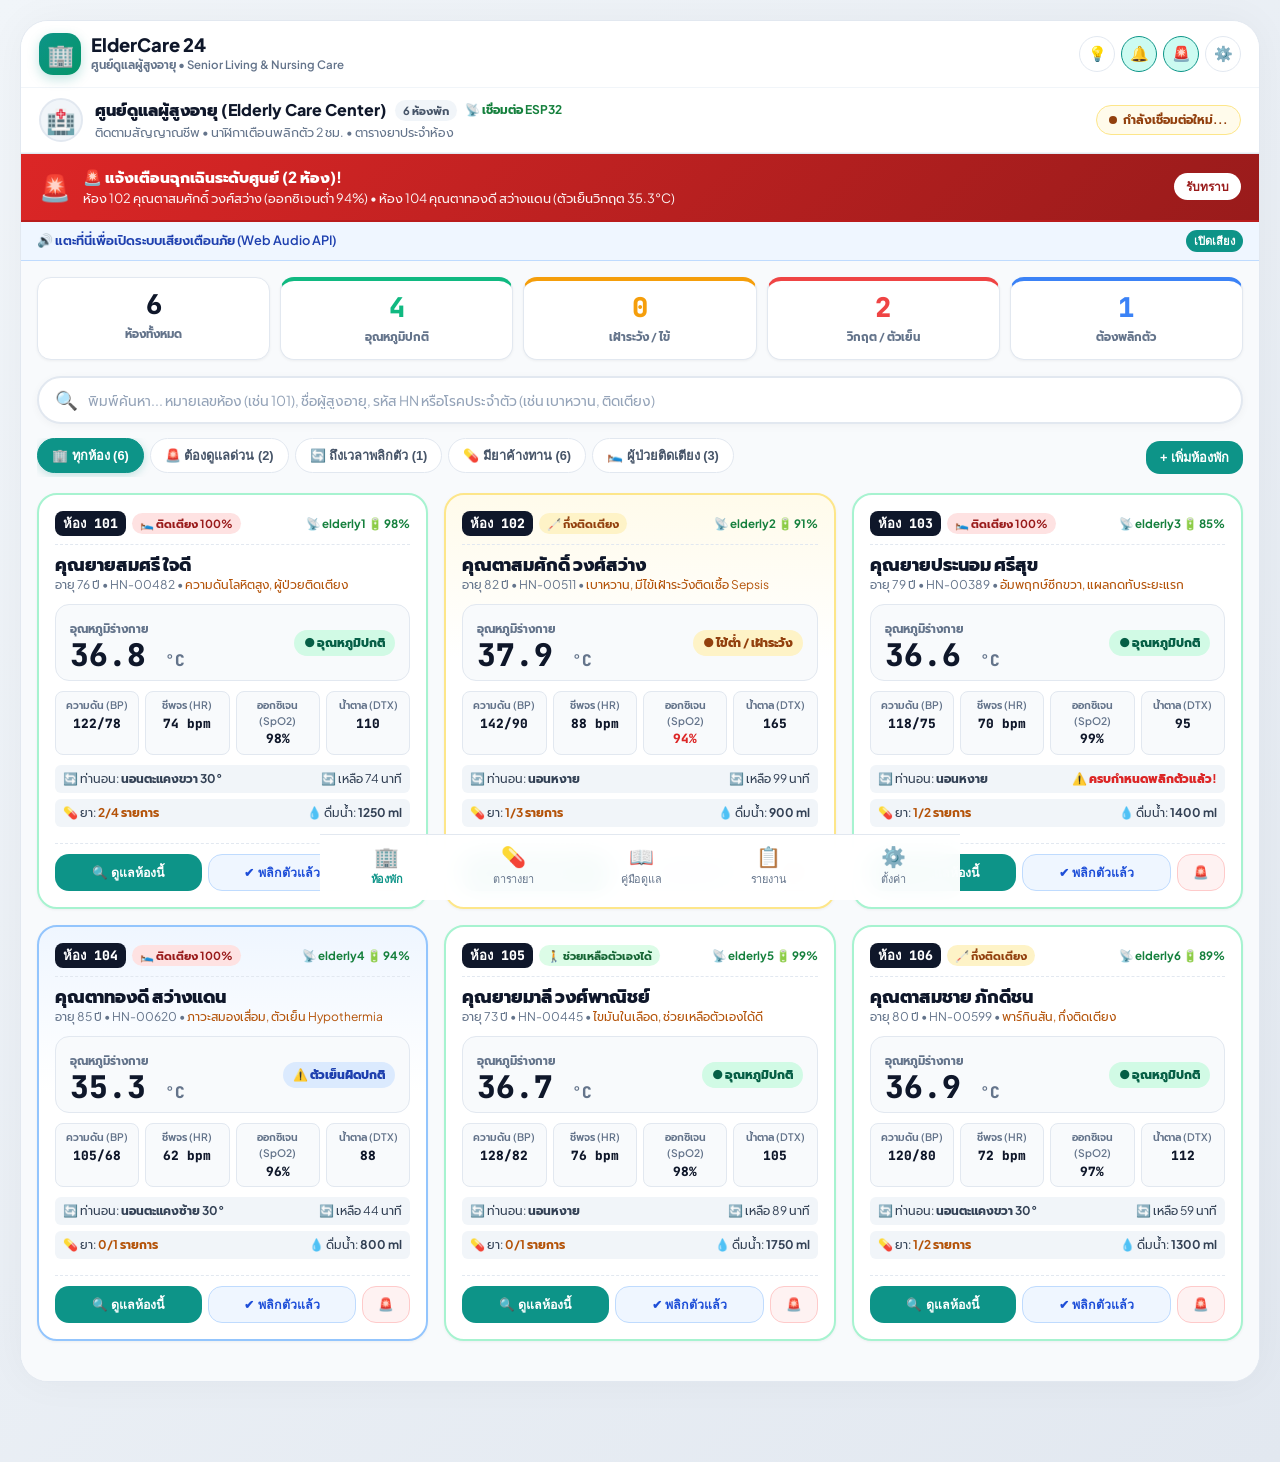
==== commit 325395ad: "Add files via upload" ====
--- a/index.html
+++ b/index.html
@@ -4,9 +4,9 @@
   <meta charset="UTF-8">
   <meta name="viewport" content="width=device-width, initial-scale=1.0, maximum-scale=1.0, user-scalable=no">
   <meta name="theme-color" content="#0d9488">
-  <meta name="description" content="CareTemp 24 - ระบบดูแลผู้สูงอายุแบบแบ่งห้องพัก (ศูนย์ดูแลผู้สูงอายุ) และระบบติดตามไข้เด็ก">
+  <meta name="description" content="ElderCare 24 - ระบบศูนย์ดูแลผู้สูงอายุแบบแบ่งห้องพัก ติดตามสัญญาณชีพและอุณหภูมิแบบเรียลไทม์">
   
-  <title>CareTemp 24 — ศูนย์ดูแลผู้สูงอายุและเด็ก (Elderly Care Center & Kids)</title>
+  <title>ElderCare 24 — ศูนย์ดูแลผู้สูงอายุ (Elderly Care Center)</title>
   
   <link rel="manifest" href="manifest.json">
   <link rel="icon" type="image/svg+xml" href="icon.svg">
@@ -20,7 +20,7 @@
   <!-- Local Chart.js -->
   <script src="chart.umd.min.js"></script>
 
-  <link rel="stylesheet" href="styles.css?v=2.0">
+  <link rel="stylesheet" href="styles.css?v=3.0">
 </head>
 <body>
 
@@ -30,10 +30,10 @@
     <header class="care-header">
       <div class="header-top">
         <a href="../index.html" class="brand-wrapper" title="กลับหน้า Hub ศูนย์รวม">
-          <div class="brand-icon-circle">🏥</div>
+          <div class="brand-icon-circle">🏢</div>
           <div>
-            <div class="brand-title">CareTemp 24</div>
-            <div class="brand-sub">ศูนย์ดูแลผู้สูงอายุและเด็ก • Senior Living & Family Care</div>
+            <div class="brand-title">ElderCare 24</div>
+            <div class="brand-sub">ศูนย์ดูแลผู้สูงอายุ • Senior Living & Nursing Care</div>
           </div>
         </a>
 
@@ -47,7 +47,7 @@
             <span id="soundIcon">🔔</span>
           </button>
           <!-- Central Siren Toggle -->
-          <button id="btnNightAlarm" class="btn-icon" title="เปิด/ปิดโหมดเตือนไซเรนศูนย์" onclick="toggleNightAlarm()">
+          <button id="btnNightAlarm" class="btn-icon active" title="เปิด/ปิดโหมดเตือนไซเรนศูนย์" onclick="toggleNightAlarm()">
             <span id="nightAlarmIcon">🚨</span>
           </button>
           <!-- Install PWA Button -->
@@ -61,41 +61,27 @@
         </div>
       </div>
 
-      <!-- Mode Switcher & Live Connection Bar -->
-      <div class="mode-switcher-container">
-        <div class="mode-pill-group">
-          <button id="btnModeElderly" class="mode-pill-btn active elderly" onclick="switchCareMode('elderly')">
-            <span>🏢</span>
-            <span>ศูนย์ดูแลผู้สูงอายุ (แบ่งห้อง)</span>
-          </button>
-          <button id="btnModeChild" class="mode-pill-btn child" onclick="switchCareMode('child')">
-            <span>👶</span>
-            <span>ดูแลเด็กเล็ก</span>
-          </button>
+      <!-- Center Status Strip & Connection Pill -->
+      <div class="profile-bar">
+        <div class="profile-info">
+          <div class="profile-avatar-btn" onclick="switchTab('settings')">
+            🏥
+          </div>
+          <div class="profile-details">
+            <div class="profile-name-row">
+              <span class="profile-name">ศูนย์ดูแลผู้สูงอายุ (Elderly Care Center)</span>
+              <span id="headerCenterRoomsBadge" class="profile-badge">6 ห้องพัก</span>
+              <span style="font-size: 0.75rem; color: #15803d; font-weight: 700;">📡 เชื่อมต่อ ESP32</span>
+            </div>
+            <div class="profile-meta">
+              <span>ติดตามสัญญาณชีพ • นาฬิกาเตือนพลิกตัว 2 ชม. • ตารางยาประจำห้อง</span>
+            </div>
+          </div>
         </div>
 
         <div class="connection-pill online" id="connectionStatusPill" onclick="toggleSimulationModal()" title="คลิกเพื่อสลับโหมด Firebase / จำลอง">
           <span class="connection-dot"></span>
           <span id="connectionStatusText">Live เซนเซอร์</span>
-        </div>
-      </div>
-
-      <!-- Active Status Strip -->
-      <div class="profile-bar" id="topProfileBar">
-        <div class="profile-info">
-          <div class="profile-avatar-btn" id="headerAvatar" onclick="switchTab('settings')">
-            🏢
-          </div>
-          <div class="profile-details">
-            <div class="profile-name-row">
-              <span class="profile-name" id="headerPersonName">ศูนย์ดูแลผู้สูงอายุ (Senior Living Center)</span>
-              <span id="headerCenterRoomsBadge" class="profile-badge">6 ห้องพัก</span>
-              <span id="headerBattery" style="font-size: 0.75rem; color: #15803d; font-weight: 700;">📡 เชื่อมต่อ ESP32</span>
-            </div>
-            <div class="profile-meta">
-              <span id="headerPersonSub">ระบบติดตามสัญญาณชีพ • เตือนพลิกตัว • ตารางยาประจำห้อง</span>
-            </div>
-          </div>
         </div>
       </div>
     </header>
@@ -135,329 +121,126 @@
     <main class="main-content">
 
       <!-- ============================================================== -->
-      <!-- TAB 1: HOME / MONITOR                                          -->
+      <!-- TAB 1: HOME (ผังห้องพักศูนย์ดูแลผู้สูงอายุ)                        -->
       <!-- ============================================================== -->
       <section id="tab-home" class="tab-content active">
 
-        <!-- ========================================================== -->
-        <!-- ELDERLY CARE CENTER VIEW: ROOM-BY-ROOM (ศูนย์ผู้สูงอายุ)   -->
-        <!-- ========================================================== -->
-        <div id="elderlyHomeWidgets">
-          
-          <!-- Center Statistics Bar -->
-          <div class="center-stats-row">
-            <div class="center-stat-card" onclick="setRoomFilter('all')">
-              <span class="center-stat-num" id="statTotalRooms">6</span>
-              <span class="center-stat-lbl">ห้องทั้งหมด</span>
-            </div>
-            <div class="center-stat-card normal" onclick="setRoomFilter('normal')">
-              <span class="center-stat-num" style="color: #10b981;" id="statNormalRooms">4</span>
-              <span class="center-stat-lbl">อุณหภูมิปกติ</span>
-            </div>
-            <div class="center-stat-card warning" onclick="setRoomFilter('alert')">
-              <span class="center-stat-num" style="color: #f59e0b;" id="statWarningRooms">1</span>
-              <span class="center-stat-lbl">เฝ้าระวัง / ไข้</span>
-            </div>
-            <div class="center-stat-card critical" onclick="setRoomFilter('critical')">
-              <span class="center-stat-num" style="color: #ef4444;" id="statCriticalRooms">1</span>
-              <span class="center-stat-lbl">วิกฤต / ตัวเย็น</span>
-            </div>
-            <div class="center-stat-card turn" onclick="setRoomFilter('turn')">
-              <span class="center-stat-num" style="color: #3b82f6;" id="statTurnDueRooms">1</span>
-              <span class="center-stat-lbl">ต้องพลิกตัว</span>
-            </div>
-          </div>
-
-          <!-- Room Search Bar (ค้นหาห้องพัก/ผู้สูงอายุ/HN/โรคประจำตัว) -->
-          <div class="search-bar-container">
-            <div class="search-input-wrapper">
-              <span class="search-icon">🔍</span>
-              <input 
-                type="text" 
-                id="roomSearchInput" 
-                class="room-search-input" 
-                placeholder="พิมพ์ค้นหา... หมายเลขห้อง (เช่น 101), ชื่อผู้สูงอายุ, รหัส HN หรือโรคประจำตัว (เช่น เบาหวาน, ติดเตียง)"
-                oninput="handleRoomSearch(this.value)"
-                autocomplete="off"
-              >
-              <button id="btnClearSearch" class="btn-clear-search" onclick="clearRoomSearch()" style="display: none;" title="ล้างการค้นหา">✕</button>
-            </div>
-            <div id="searchResultSummary" class="search-result-badge" style="display: none;"></div>
-          </div>
-
-          <!-- Rooms Toolbar & Filters -->
-          <div class="rooms-toolbar">
-            <div class="room-filters-scroll">
-              <button class="filter-pill active" id="filter-all" onclick="setRoomFilter('all')">🏢 ทุกห้อง (<span id="countAll">6</span>)</button>
-              <button class="filter-pill alert-pill" id="filter-alert" onclick="setRoomFilter('alert')">🚨 ต้องดูแลด่วน (<span id="countAlert">2</span>)</button>
-              <button class="filter-pill turn-pill" id="filter-turn" onclick="setRoomFilter('turn')">🔄 ถึงเวลาพลิกตัว (<span id="countTurn">1</span>)</button>
-              <button class="filter-pill" id="filter-med" onclick="setRoomFilter('med')">💊 มียาค้างทาน (<span id="countMed">2</span>)</button>
-              <button class="filter-pill" id="filter-bedridden" onclick="setRoomFilter('bedridden')">🛌 ผู้ป่วยติดเตียง (<span id="countBedridden">3</span>)</button>
-            </div>
-            <button class="btn btn-primary" style="padding: 6px 14px; font-size: 0.8rem; white-space: nowrap;" onclick="openAddRoomModal()">
-              + เพิ่มห้องพัก
+        <!-- Center Statistics Bar -->
+        <div class="center-stats-row">
+          <div class="center-stat-card" onclick="setRoomFilter('all')">
+            <span class="center-stat-num" id="statTotalRooms">6</span>
+            <span class="center-stat-lbl">ห้องทั้งหมด</span>
+          </div>
+          <div class="center-stat-card normal" onclick="setRoomFilter('normal')">
+            <span class="center-stat-num" style="color: #10b981;" id="statNormalRooms">4</span>
+            <span class="center-stat-lbl">อุณหภูมิปกติ</span>
+          </div>
+          <div class="center-stat-card warning" onclick="setRoomFilter('alert')">
+            <span class="center-stat-num" style="color: #f59e0b;" id="statWarningRooms">1</span>
+            <span class="center-stat-lbl">เฝ้าระวัง / ไข้</span>
+          </div>
+          <div class="center-stat-card critical" onclick="setRoomFilter('critical')">
+            <span class="center-stat-num" style="color: #ef4444;" id="statCriticalRooms">1</span>
+            <span class="center-stat-lbl">วิกฤต / ตัวเย็น</span>
+          </div>
+          <div class="center-stat-card turn" onclick="setRoomFilter('turn')">
+            <span class="center-stat-num" style="color: #3b82f6;" id="statTurnDueRooms">1</span>
+            <span class="center-stat-lbl">ต้องพลิกตัว</span>
+          </div>
+        </div>
+
+        <!-- Room Search Bar (พิมพ์ค้นหา) -->
+        <div class="search-bar-container">
+          <div class="search-input-wrapper">
+            <span class="search-icon">🔍</span>
+            <input 
+              type="text" 
+              id="roomSearchInput" 
+              class="room-search-input" 
+              placeholder="พิมพ์ค้นหา... หมายเลขห้อง (เช่น 101), ชื่อผู้สูงอายุ, รหัส HN หรือโรคประจำตัว (เช่น เบาหวาน, ติดเตียง)"
+              oninput="handleRoomSearch(this.value)"
+              autocomplete="off"
+            >
+            <button id="btnClearSearch" class="btn-clear-search" onclick="clearRoomSearch()" style="display: none;" title="ล้างการค้นหา">✕</button>
+          </div>
+          <div id="searchResultSummary" class="search-result-badge" style="display: none;"></div>
+        </div>
+
+        <!-- Rooms Toolbar & Filters -->
+        <div class="rooms-toolbar">
+          <div class="room-filters-scroll">
+            <button class="filter-pill active" id="filter-all" onclick="setRoomFilter('all')">🏢 ทุกห้อง (<span id="countAll">6</span>)</button>
+            <button class="filter-pill alert-pill" id="filter-alert" onclick="setRoomFilter('alert')">🚨 ต้องดูแลด่วน (<span id="countAlert">2</span>)</button>
+            <button class="filter-pill turn-pill" id="filter-turn" onclick="setRoomFilter('turn')">🔄 ถึงเวลาพลิกตัว (<span id="countTurn">1</span>)</button>
+            <button class="filter-pill" id="filter-med" onclick="setRoomFilter('med')">💊 มียาค้างทาน (<span id="countMed">2</span>)</button>
+            <button class="filter-pill" id="filter-bedridden" onclick="setRoomFilter('bedridden')">🛌 ผู้ป่วยติดเตียง (<span id="countBedridden">3</span>)</button>
+          </div>
+          <button class="btn btn-primary" style="padding: 6px 14px; font-size: 0.8rem; white-space: nowrap;" onclick="openAddRoomModal()">
+            + เพิ่มห้องพัก
+          </button>
+        </div>
+
+        <!-- The Rooms Grid -->
+        <div class="rooms-grid" id="elderlyRoomsGrid">
+          <!-- Rendered dynamically by JavaScript -->
+        </div>
+
+      </section>
+
+      <!-- ============================================================== -->
+      <!-- TAB 2: MEDS (ตารางยาประจำวันตามห้องพัก)                         -->
+      <!-- ============================================================== -->
+      <section id="tab-meds" class="tab-content">
+        <div class="med-card">
+          <div class="card-header-row">
+            <div class="card-header-title">
+              <span>💊 ตารางยาประจำวันตามห้องพักผู้สูงอายุ</span>
+            </div>
+            <button class="btn btn-outline" style="padding: 4px 10px; font-size: 0.75rem;" onclick="filterRoomsMedsDue()">
+              แสดงเฉพาะห้องที่ยังไม่ได้ทานยา
             </button>
           </div>
-
-          <!-- The Rooms Grid -->
-          <div class="rooms-grid" id="elderlyRoomsGrid">
-            <!-- Rendered dynamically by JavaScript -->
-          </div>
-
-        </div>
-
-        <!-- ========================================================== -->
-        <!-- CHILD CARE VIEW (โหมดดูแลเด็กเล็ก)                           -->
-        <!-- ========================================================== -->
-        <div id="childHomeWidgets" style="display: none; max-width: 680px; margin: 0 auto;">
-          
-          <!-- Emergency Speed-Dial Card -->
-          <div class="emergency-card">
-            <div class="emergency-info">
-              <span class="emergency-icon">🚨</span>
-              <div>
-                <div class="emergency-title">สายด่วนกุมารแพทย์ฉุกเฉิน 1669</div>
-                <div class="emergency-sub">กดโทรออกทันทีหากน้องมีอาการชักเกร็ง ซึม หรือหายใจหอบ</div>
-              </div>
-            </div>
-            <a href="tel:1669" class="btn-emergency">
-              <span>📞 โทรด่วน 1669</span>
-            </a>
-          </div>
-
-          <!-- Hero Temperature Card (Child) -->
-          <div class="hero-card normal" id="heroCardChild">
-            <div class="hero-temp-row">
-              <span class="hero-temp-val" id="childHeroTemp">37.0</span>
-              <span class="hero-temp-unit">°C</span>
-            </div>
-
-            <div>
-              <div class="status-badge normal" id="childHeroStatusBadge">
-                <span>●</span> <span id="childHeroStatusText">สบายดี อุณหภูมิปกติ</span>
-              </div>
-            </div>
-
-            <!-- Gauge bar -->
-            <div class="thermo-bar-wrapper">
-              <div class="thermo-bar-track">
-                <div class="thermo-bar-fill" id="childThermoFill" style="width: 40%; background: var(--temp-normal);"></div>
-              </div>
-              <div class="thermo-markers">
-                <span>36.0° ปกติ</span>
-                <span>37.0° สบายดี</span>
-                <span>37.5° ไข้ต่ำ</span>
-                <span>38.5° ไข้สูง</span>
-              </div>
-            </div>
-
-            <div class="hero-stats-strip">
-              <div class="stat-item">
-                <span>สูงสุดวันนี้</span>
-                <span class="stat-val" id="childStatMaxTemp">37.2°C</span>
-              </div>
-              <div class="stat-item">
-                <span>ต่ำสุดวันนี้</span>
-                <span class="stat-val" id="childStatMinTemp">36.8°C</span>
-              </div>
-              <div class="stat-item">
-                <span>อัปเดตล่าสุด</span>
-                <span class="stat-val">เมื่อสักครู่</span>
-              </div>
-            </div>
-          </div>
-
-          <!-- Smart Care Advice Box (Child) -->
-          <div class="advice-box" id="childAdviceBox">
-            <div class="advice-icon">💡</div>
-            <div class="advice-content">
-              <div class="advice-title" id="childAdviceTitle">หนูสบายดี อุณหภูมิปกติ</div>
-              <div class="advice-desc" id="childAdviceDesc">
-                ให้น้องดื่มน้ำหรือนมตามปกติ สวมใส่เสื้อผ้าโปร่งสบาย ระบายอากาศได้ดี หากน้องเริ่มตัวอุ่นให้หมั่นสังเกตอาการค่ะ
-              </div>
-            </div>
-          </div>
-
-          <!-- Pediatric 4-Hour Medication Timer -->
-          <div class="ped-timer-card">
-            <div style="flex: 1;">
-              <span style="font-size: 0.72rem; font-weight: 800; color: var(--primary); text-transform: uppercase;">⏰ การดูแลยาพาราฯ เด็ก</span>
-              <div style="font-size: 1rem; font-weight: 800; color: #0f172a; margin: 2px 0;" id="childMedTimerTitle">พร้อมป้อนยาหากมีไข้สูง</div>
-              <div style="font-size: 0.78rem; color: #64748b;" id="childMedTimerSub">ไม่ควรให้ยาพาราฯ ถี่กว่าทุก 4 ชั่วโมง</div>
-            </div>
-
-            <div class="timer-circle-widget">
-              <svg viewBox="0 0 72 72">
-                <circle class="timer-circle-bg" cx="36" cy="36" r="30"></circle>
-                <circle class="timer-circle-bar" id="childTimerCircleBar" cx="36" cy="36" r="30"></circle>
-              </svg>
-              <div class="timer-center-text" id="childTimerText">พร้อม</div>
-            </div>
-          </div>
-
-          <!-- Quick Paracetamol Dose Card -->
-          <div class="vitals-card">
-            <div class="card-header-row">
-              <div class="card-header-title">
-                <span>💊 ขนาดยาพาราฯ ของน้อง</span>
-              </div>
-              <button class="btn btn-outline" style="padding: 4px 10px; font-size: 0.75rem;" onclick="switchTab('meds')">
-                คำนวณละเอียด →
-              </button>
-            </div>
-            <div style="display: flex; align-items: center; justify-content: space-between; background: #f0fdf4; border: 1px solid #bbf7d0; border-radius: var(--radius-md); padding: 12px 16px;">
-              <div>
-                <div style="font-size: 0.8rem; color: #166534; font-weight: 700;">น้ำหนัก <span id="quickDoseWeight">10.0</span> กก. (สูตร 120 mg / 5 ml)</div>
-                <div style="font-size: 1.4rem; font-weight: 800; color: #15803d;" id="quickDoseValue">1 ช้อนชา (5.0 ml)</div>
-              </div>
-              <button class="btn btn-primary" style="padding: 8px 14px; font-size: 0.82rem;" onclick="quickLogChildMed()">
-                ป้อนยาแล้ว
-              </button>
-            </div>
-          </div>
-
-          <!-- Child Quick Actions -->
-          <div class="quick-actions-card">
-            <div class="card-header-row" style="margin-bottom: 6px;">
-              <div class="card-header-title">
-                <span>⚡ บันทึกการดูแลเด็ก</span>
-              </div>
-              <span style="font-size: 0.75rem; color: var(--primary); font-weight: 700; cursor: pointer;" onclick="switchTab('logs')">
-                ดูประวัติทั้งหมด →
-              </span>
-            </div>
-            <div class="action-grid">
-              <button class="btn-quick-action" onclick="quickLogChildMed()">
-                <span class="action-icon">💊</span>
-                <span class="action-text">ป้อนยาแล้ว</span>
-              </button>
-              <button class="btn-quick-action" onclick="quickLogChildAction('sponge', 'เช็ดตัวลดไข้')">
-                <span class="action-icon">🧽</span>
-                <span class="action-text">เช็ดตัวลดไข้</span>
-              </button>
-              <button class="btn-quick-action" onclick="quickLogChildAction('milk', 'ดื่มนม/น้ำ')">
-                <span class="action-icon">🍼</span>
-                <span class="action-text">นม / ดื่มน้ำ</span>
-              </button>
-              <button class="btn-quick-action" onclick="quickLogChildAction('symptom', 'จดอาการ')">
-                <span class="action-icon">🩺</span>
-                <span class="action-text">จดอาการ</span>
-              </button>
-            </div>
-          </div>
-
-          <!-- Child Temperature Trend Chart -->
-          <div class="chart-card">
-            <div class="chart-header">
-              <div class="card-header-title">
-                <span>📈 แนวโน้มอุณหภูมิน้อง</span>
-              </div>
-              <div class="chart-pills">
-                <button class="btn-chart-range active" onclick="changeChartRange(6, this)">6 ชม.</button>
-                <button class="btn-chart-range" onclick="changeChartRange(12, this)">12 ชม.</button>
-                <button class="btn-chart-range" onclick="changeChartRange(24, this)">24 ชม.</button>
-              </div>
-            </div>
-            <div class="chart-wrapper">
-              <canvas id="childTempChart"></canvas>
-            </div>
-          </div>
-
-        </div>
-
+          <p style="font-size: 0.8rem; color: #64748b; margin-bottom: 12px;">
+            เช็คอินการรับประทานยาตามมื้อ (เช้า, กลางวัน, เย็น, ก่อนนอน) ของผู้สูงอายุในแต่ละห้อง
+          </p>
+
+          <div class="search-input-wrapper" style="margin-bottom: 12px; border-radius: var(--radius-md); padding: 6px 12px;">
+            <span class="search-icon" style="font-size: 0.95rem;">🔍</span>
+            <input 
+              type="text" 
+              id="medSearchInput" 
+              class="room-search-input" 
+              placeholder="ค้นหาห้อง หรือชื่อยา (เช่น Amlodipine, 101, ยาเบาหวาน, ยาลดไขมัน)..." 
+              oninput="handleMedSearch(this.value)"
+            >
+          </div>
+
+          <div id="elderlyCenterMedsList">
+            <!-- Rendered via JavaScript -->
+          </div>
+        </div>
       </section>
 
       <!-- ============================================================== -->
-      <!-- TAB 2: MEDS & SCHEDULE (ตารางยา)                                -->
-      <!-- ============================================================== -->
-      <section id="tab-meds" class="tab-content">
-        
-        <!-- Elderly Meds Overview -->
-        <div id="elderlyMedsView">
-          <div class="med-card">
-            <div class="card-header-row">
-              <div class="card-header-title">
-                <span>💊 ตารางยาประจำวันตามห้องพักผู้สูงอายุ</span>
-              </div>
-              <button class="btn btn-outline" style="padding: 4px 10px; font-size: 0.75rem;" onclick="filterRoomsMedsDue()">
-                แสดงเฉพาะห้องที่ยังไม่ได้ทานยา
-              </button>
-            </div>
-            <p style="font-size: 0.8rem; color: #64748b; margin-bottom: 12px;">
-              เลือกห้องพักเพื่อจัดการและเช็คอินการรับประทานยาตามมื้อ (เช้า, กลางวัน, เย็น, ก่อนนอน)
-            </p>
-
-            <div class="search-input-wrapper" style="margin-bottom: 12px; border-radius: var(--radius-md); padding: 6px 12px;">
-              <span class="search-icon" style="font-size: 0.95rem;">🔍</span>
-              <input 
-                type="text" 
-                id="medSearchInput" 
-                class="room-search-input" 
-                placeholder="ค้นหาห้อง หรือชื่อยา (เช่น Amlodipine, 101, ยาเบาหวาน, ยาลดไขมัน)..." 
-                oninput="handleMedSearch(this.value)"
-              >
-            </div>
-
-            <div id="elderlyCenterMedsList">
-              <!-- Rendered via JavaScript -->
-            </div>
-          </div>
-        </div>
-
-        <!-- Child Calculator -->
-        <div id="childMedsView" style="display: none; max-width: 680px; margin: 0 auto;">
-          <div class="calc-card">
-            <div class="card-header-title" style="margin-bottom: 8px;">
-              <span>🧮 คำนวณยาพาราเซตามอลเด็ก (ตามน้ำหนัก)</span>
-            </div>
-            <p style="font-size: 0.82rem; color: #64748b; margin-bottom: 16px;">
-              คำนวณตามมาตรฐานกรมการแพทย์ กระทรวงสาธารณสุข (10 - 15 มก./กก./ครั้ง) ไม่เกินวันละ 5 ครั้ง
-            </p>
-
-            <div class="form-group">
-              <label class="form-label">น้ำหนักตัวน้อง (กิโลกรัม):</label>
-              <input type="number" step="0.1" min="2" max="60" id="calcChildWeight" class="form-input" value="10.0" oninput="calculatePediatricParacetamol()">
-            </div>
-
-            <div class="form-group">
-              <label class="form-label">ชนิดและความเข้มข้นของยา:</label>
-              <select id="calcChildFormula" class="form-input" onchange="calculatePediatricParacetamol()">
-                <option value="120">ยาน้ำเชื่อม 120 มก. / 5 มล. (สูตรมาตรฐานเด็กเล็ก)</option>
-                <option value="250">ยาน้ำเชื่อม 250 มก. / 5 มล. (สูตรเด็กโต / Forte)</option>
-                <option value="100">ยาหยด Drops 100 มก. / 1 มล. (สูตรทารกแรกเกิด)</option>
-              </select>
-            </div>
-
-            <div class="calc-result-box">
-              <div style="font-size: 0.85rem; font-weight: 700; color: #166534;">ขนาดยาที่ควรได้รับต่อครั้ง:</div>
-              <div class="calc-result-number" id="calcResultDisplay">1 ช้อนชา (5.0 ml)</div>
-              <div class="calc-result-sub" id="calcResultDoseRange">ขนาดยาพาราเซตามอล: 100 - 150 มิลลิกรัม</div>
-            </div>
-          </div>
-        </div>
-
-      </section>
-
-      <!-- ============================================================== -->
-      <!-- TAB 3: GUIDE (คู่มือและสัญญาณอันตราย)                         -->
+      <!-- TAB 3: GUIDE (คู่มือการดูแลผู้สูงอายุและสัญญาณอันตราย)            -->
       <!-- ============================================================== -->
       <section id="tab-guide" class="tab-content">
-        <div style="max-width: 800px; margin: 0 auto;">
-          <div style="margin-bottom: 14px;">
-            <h3 style="font-size: 1.15rem; font-weight: 800; color: #0f172a;">คู่มือการดูแลผู้สูงอายุ & เด็กเล็ก</h3>
-            <p style="font-size: 0.82rem; color: #64748b;">แนวทางมาตรฐานสำหรับศูนย์ดูแลผู้สูงอายุและครอบครัว</p>
+        <div style="max-width: 840px; margin: 0 auto;">
+          <div style="margin-bottom: 16px;">
+            <h3 style="font-size: 1.2rem; font-weight: 800; color: #0f172a;">คู่มือการบริบาลผู้สูงอายุ & สัญญาณอันตราย</h3>
+            <p style="font-size: 0.82rem; color: #64748b;">แนวทางมาตรฐานสำหรับศูนย์ดูแลผู้สูงอายุและบ้านพักคนชรา</p>
           </div>
 
           <!-- FAST Stroke Card -->
           <div class="redflag-card">
             <div class="redflag-title">
-              <span>🧠 อาการเตือนโรคหลอดเลือดสมอง (FAST) ในผู้สูงอายุ - รีบส่ง รพ. ทันที!</span>
+              <span>🧠 อาการเตือนโรคหลอดเลือดสมอง (FAST) - ต้องส่ง รพ. ด่วนที่สุด!</span>
             </div>
             <ul class="redflag-list">
               <li><strong>F - Face:</strong> หน้าเบี้ยว ปากเบี้ยว ยิ้มแล้วมุมปากตกข้างหนึ่ง</li>
-              <li><strong>A - Arms:</strong> แขนขาอ่อนแรง ยกแขนสองข้างแล้วตกหนึ่งข้าง</li>
-              <li><strong>S - Speech:</strong> พูดไม่ชัด พูดไม่ออก หรือฟังไม่เข้าใจภาษา</li>
-              <li><strong>T - Time:</strong> รีบโทร 1669 ทันที ต้องถึง รพ. ภายใน 4.5 ชั่วโมง</li>
+              <li><strong>A - Arms:</strong> แขนขาอ่อนแรง ยกแขนสองข้างแล้วตกหนึ่งข้าง ทรงตัวไม่ได้</li>
+              <li><strong>S - Speech:</strong> พูดไม่ชัด ลิ้นแข็ง พูดไม่ออก หรือฟังไม่เข้าใจภาษา</li>
+              <li><strong>T - Time:</strong> รีบโทร 1669 ทันที ต้องถึง รพ. ภายใน 4.5 ชั่วโมง เพื่อฉีดยาละลายลิ่มเลือด</li>
             </ul>
           </div>
 
@@ -467,36 +250,34 @@
               <span>🩸 สัญญาณภาวะติดเชื้อรุนแรงในกระแสเลือด (Sepsis)</span>
             </div>
             <ul class="redflag-list">
-              <li>อุณหภูมิร่างกายสูงเกิน 37.8°C หรือตัวเย็นผิดปกติ (&lt;35.5°C) หนาวสั่น</li>
-              <li>หายใจหอบเร็ว ชีพจรเต้นเร็วมาก หรือความดันตกผิดปกติ</li>
-              <li>ซึมลง สับสนเฉียบพลัน เพ้อ ไม่รู้เวลาและสถานที่</li>
-              <li>ปัสสาวะออกน้อยมาก ปัสสาวะมีสีเข้มหรือขุ่นมีกลิ่นฉุน</li>
+              <li>อุณหภูมิร่างกายสูงเกิน 37.8°C หรือตัวเย็นผิดปกติ (&lt;35.5°C) หนาวสั่นรุนแรง</li>
+              <li>หายใจหอบเร็ว ชีพจรเต้นเร็วเกิน 90 ครั้ง/นาที หรือความดันโลหิตตกผิดปกติ</li>
+              <li>มีอาการซึมลง สับสนเฉียบพลัน เพ้อ ไม่รู้เวลาและสถานที่</li>
+              <li>ปัสสาวะออกน้อยมาก ปัสสาวะมีสีเข้มหรือขุ่นมีกลิ่นฉุน (สัญญาณติดเชื้อทางเดินปัสสาวะ UTI)</li>
             </ul>
           </div>
 
           <!-- Bedridden Care Card -->
           <div class="vitals-card">
             <div class="card-header-title" style="margin-bottom: 8px;">
-              <span>🛏️ เทคนิคการดูแลผู้สูงอายุติดเตียง ป้องกันแผลกดทับ</span>
+              <span>🛏️ เทคนิคการดูแลผู้สูงอายุติดเตียง ป้องกันแผลกดทับ (Bedsores)</span>
             </div>
             <ul style="padding-left: 20px; font-size: 0.85rem; color: #334155; line-height: 1.6;">
-              <li><strong>พลิกตัวสม่ำเสมอ:</strong> สลับท่านอนทุก 2 ชั่วโมง (หงาย ➔ ตะแคงขวา 30° ➔ หงาย ➔ ตะแคงซ้าย 30°)</li>
-              <li><strong>การนอนตะแคง:</strong> เอียงตัวประมาณ 30 องศา ใช้หมอนรองหลังและระหว่างหัวเข่า ป้องกันกระดูกกดทับกัน</li>
-              <li><strong>ดูแลผิวหนัง:</strong> รักษาผิวหนังให้สะอาดและแห้ง ไม่อับชื้น ทาโลชั่นบำรุงผิว</li>
+              <li><strong>พลิกตัวสม่ำเสมอทุก 2 ชั่วโมง:</strong> สลับท่านอน (หงาย ➔ ตะแคงขวา 30° ➔ หงาย ➔ ตะแคงซ้าย 30°) อย่างเคร่งครัด</li>
+              <li><strong>การนอนตะแคง 30 องศา:</strong> ใช้หมอนหนุนหลังและสอดหมอนระหว่างหัวเข่า ป้องกันกระดูกปุ่มข้อกดทับกัน</li>
+              <li><strong>ดูแลผิวหนัง:</strong> รักษาผิวหนังให้สะอาดและแห้ง ไม่อับชื้น ทาโลชั่นบำรุงผิวลดการเสียดสี</li>
+              <li><strong>เปลี่ยนผ้าอ้อมทันที:</strong> เมื่อมีการขับถ่าย เพื่อป้องกันผิวหนังเปื่อยระคายเคืองจากกรดปัสสาวะ</li>
             </ul>
           </div>
 
-          <!-- Child Tepid Sponge Card -->
+          <!-- Dehydration & Nutrition Card -->
           <div class="vitals-card">
             <div class="card-header-title" style="margin-bottom: 8px;">
-              <span>🧽 ขั้นตอนการเช็ดตัวลดไข้เด็กอย่างถูกวิธี (Tepid Sponge)</span>
-            </div>
-            <ol style="padding-left: 20px; font-size: 0.85rem; color: #334155; line-height: 1.6;">
-              <li>เตรียมน้ำอุ่นหรือน้ำอุณหภูมิห้อง (ห้ามใช้น้ำแข็งหรือแอลกอฮอล์)</li>
-              <li>เช็ดลูบเข้าหาหัวใจจากปลายมือปลายเท้าเพื่อเปิดรูขุมขนระบายความร้อน</li>
-              <li>วางพักผ้าตามจุดระบายความร้อน ซอกคอ รักแร้ ขาหนีบ</li>
-              <li>หากเด็กหนาวสั่น ให้หยุดเช็ดตัวทันทีและซับตัวให้แห้ง</li>
-            </ol>
+              <span>💧 การป้องกันภาวะขาดน้ำ (Dehydration) ในผู้สูงอายุ</span>
+            </div>
+            <p style="font-size: 0.85rem; color: #334155; line-height: 1.6;">
+              ผู้สูงอายุจะมีความรู้สึกกระหายน้ำลดลง ทำให้เสี่ยงต่อภาวะขาดน้ำ ความดันตก และไตวายเฉียบพลัน ผู้ดูแลควรจัดให้ดื่มน้ำสะอาดทีละน้อยตลอดทั้งวัน ให้ได้ปริมาณสะสมอย่างน้อย 1,500 - 2,000 มล./วัน
+            </p>
           </div>
         </div>
       </section>
@@ -511,7 +292,7 @@
           <div class="vitals-card">
             <div class="card-header-row">
               <div class="card-header-title">
-                <span>📋 สรุปรายงานสำหรับส่งต่อแพทย์ / ญาติผู้ป่วย (LINE)</span>
+                <span>📋 สรุปรายงานสำหรับส่งต่อแพทย์ / ญาติผู้สูงอายุ (LINE)</span>
               </div>
               <button class="btn btn-primary" style="padding: 4px 12px; font-size: 0.78rem;" onclick="copyDoctorReport()">
                 📲 คัดลอกส่ง LINE
@@ -545,6 +326,7 @@
                 ล้างประวัติ
               </button>
             </div>
+
             <div class="search-input-wrapper" style="margin-bottom: 12px; border-radius: var(--radius-md); padding: 6px 12px;">
               <span class="search-icon" style="font-size: 0.95rem;">🔍</span>
               <input 
@@ -555,6 +337,7 @@
                 oninput="handleLogSearch(this.value)"
               >
             </div>
+
             <div id="careLogsContainer">
               <!-- Rendered via JavaScript -->
             </div>
@@ -564,21 +347,13 @@
       </section>
 
       <!-- ============================================================== -->
-      <!-- TAB 5: SETTINGS (การตั้งค่า)                                   -->
+      <!-- TAB 5: SETTINGS (การตั้งค่าศูนย์)                                -->
       <!-- ============================================================== -->
       <section id="tab-settings" class="tab-content">
         <div style="max-width: 680px; margin: 0 auto;">
           <div class="calc-card">
             <div class="card-header-title" style="margin-bottom: 12px;">
-              <span>⚙️ ตั้งค่าระบบศูนย์ดูแลและอุปกรณ์ ESP32</span>
-            </div>
-
-            <div class="form-group">
-              <label class="form-label">โหมดการใช้งานปัจจุบัน:</label>
-              <select id="settingCareMode" class="form-input" onchange="switchCareMode(this.value)">
-                <option value="elderly">🏢 ศูนย์ดูแลผู้สูงอายุ (Elderly Care Center - แบ่งห้อง)</option>
-                <option value="child">👶 ดูแลเด็กเล็ก (Child Care)</option>
-              </select>
+              <span>⚙️ ตั้งค่าระบบศูนย์ดูแลผู้สูงอายุและอุปกรณ์ ESP32</span>
             </div>
 
             <div class="form-group">
@@ -586,6 +361,14 @@
               <input type="text" id="settingEmergencyPhone" class="form-input" value="1669">
             </div>
 
+            <div class="form-group">
+              <label class="form-label">เกณฑ์แจ้งเตือนไข้สูงผู้สูงอายุ (°C):</label>
+              <input type="number" step="0.1" id="settingAlertThreshold" class="form-input" value="37.8">
+              <span style="font-size: 0.72rem; color: #64748b; margin-top: 4px; display: block;">
+                เกณฑ์มาตรฐานผู้สูงอายุ: 37.8°C ถือว่ามีไข้สูงเสี่ยงติดเชื้อในกระแสเลือด
+              </span>
+            </div>
+
             <hr style="border: none; border-top: 1px dashed var(--border); margin: 18px 0;">
 
             <div class="card-header-title" style="margin-bottom: 12px; font-size: 0.95rem;">
@@ -597,18 +380,13 @@
               <input type="text" id="settingFirebaseUrl" class="form-input" placeholder="https://your-database.firebasedatabase.app">
             </div>
 
-            <div class="form-group">
-              <label class="form-label">เกณฑ์แจ้งเตือนไข้สูง (°C):</label>
-              <input type="number" step="0.1" id="settingAlertThreshold" class="form-input" value="37.8">
-            </div>
-
             <button class="btn btn-primary btn-block" onclick="saveSettings()">
               💾 บันทึกการตั้งค่า
             </button>
           </div>
 
           <div style="text-align: center; margin-top: 16px; font-size: 0.78rem; color: #94a3b8;">
-            CareTemp 24 • ระบบศูนย์ดูแลผู้สูงอายุและเด็ก v2.0<br>
+            ElderCare 24 • ระบบศูนย์ดูแลผู้สูงอายุแบบแบ่งห้องพัก v3.0<br>
             <a href="../index.html" style="color: var(--primary); font-weight: 700; text-decoration: none;">← กลับสู่หน้าหลักเลือกระบบ (Hub)</a>
           </div>
         </div>
@@ -620,11 +398,11 @@
     <nav class="bottom-nav">
       <button class="nav-tab-btn active" id="nav-home" onclick="switchTab('home')">
         <span class="nav-tab-icon">🏢</span>
-        <span class="nav-tab-label" id="navLabelHome">ห้องพัก</span>
+        <span class="nav-tab-label">ห้องพัก</span>
       </button>
       <button class="nav-tab-btn" id="nav-meds" onclick="switchTab('meds')">
         <span class="nav-tab-icon">💊</span>
-        <span class="nav-tab-label" id="navLabelMeds">ตารางยา</span>
+        <span class="nav-tab-label">ตารางยา</span>
       </button>
       <button class="nav-tab-btn" id="nav-guide" onclick="switchTab('guide')">
         <span class="nav-tab-icon">📖</span>
@@ -790,9 +568,6 @@
         <button class="btn btn-primary" style="flex: 1;" onclick="shareActiveRoomDoctorReport()">
           📲 ส่งรายงาน LINE ของห้องนี้
         </button>
-        <button class="btn btn-outline" style="flex: 1;" onclick="openEditRoomModal()">
-          ✏️ แก้ไขข้อมูลห้อง
-        </button>
         <button class="btn btn-outline" style="color: #dc2626;" onclick="deleteActiveRoom()">
           🗑️ จำหน่าย/ลบห้อง
         </button>
@@ -932,7 +707,7 @@
         <button class="btn-close-modal" onclick="closeSimulationModal()">✕</button>
       </div>
       <p style="font-size: 0.85rem; color: #64748b; margin-bottom: 14px;">
-        คุณสามารถทดลองเปลี่ยนค่าอุณหภูมิของห้องที่เลือกเพื่อทดสอบระบบการแจ้งเตือน ไซเรน และสีของหน้าจอ
+        คุณสามารถทดลองเปลี่ยนค่าอุณหภูมิของห้องที่เลือก เพื่อทดสอบระบบการแจ้งเตือน ไซเรน และสีของหน้าจอ
       </p>
 
       <div class="form-group">
@@ -957,6 +732,6 @@
     </div>
   </div>
 
-  <script src="app.js?v=2.0"></script>
+  <script src="app.js?v=3.0"></script>
 </body>
 </html>
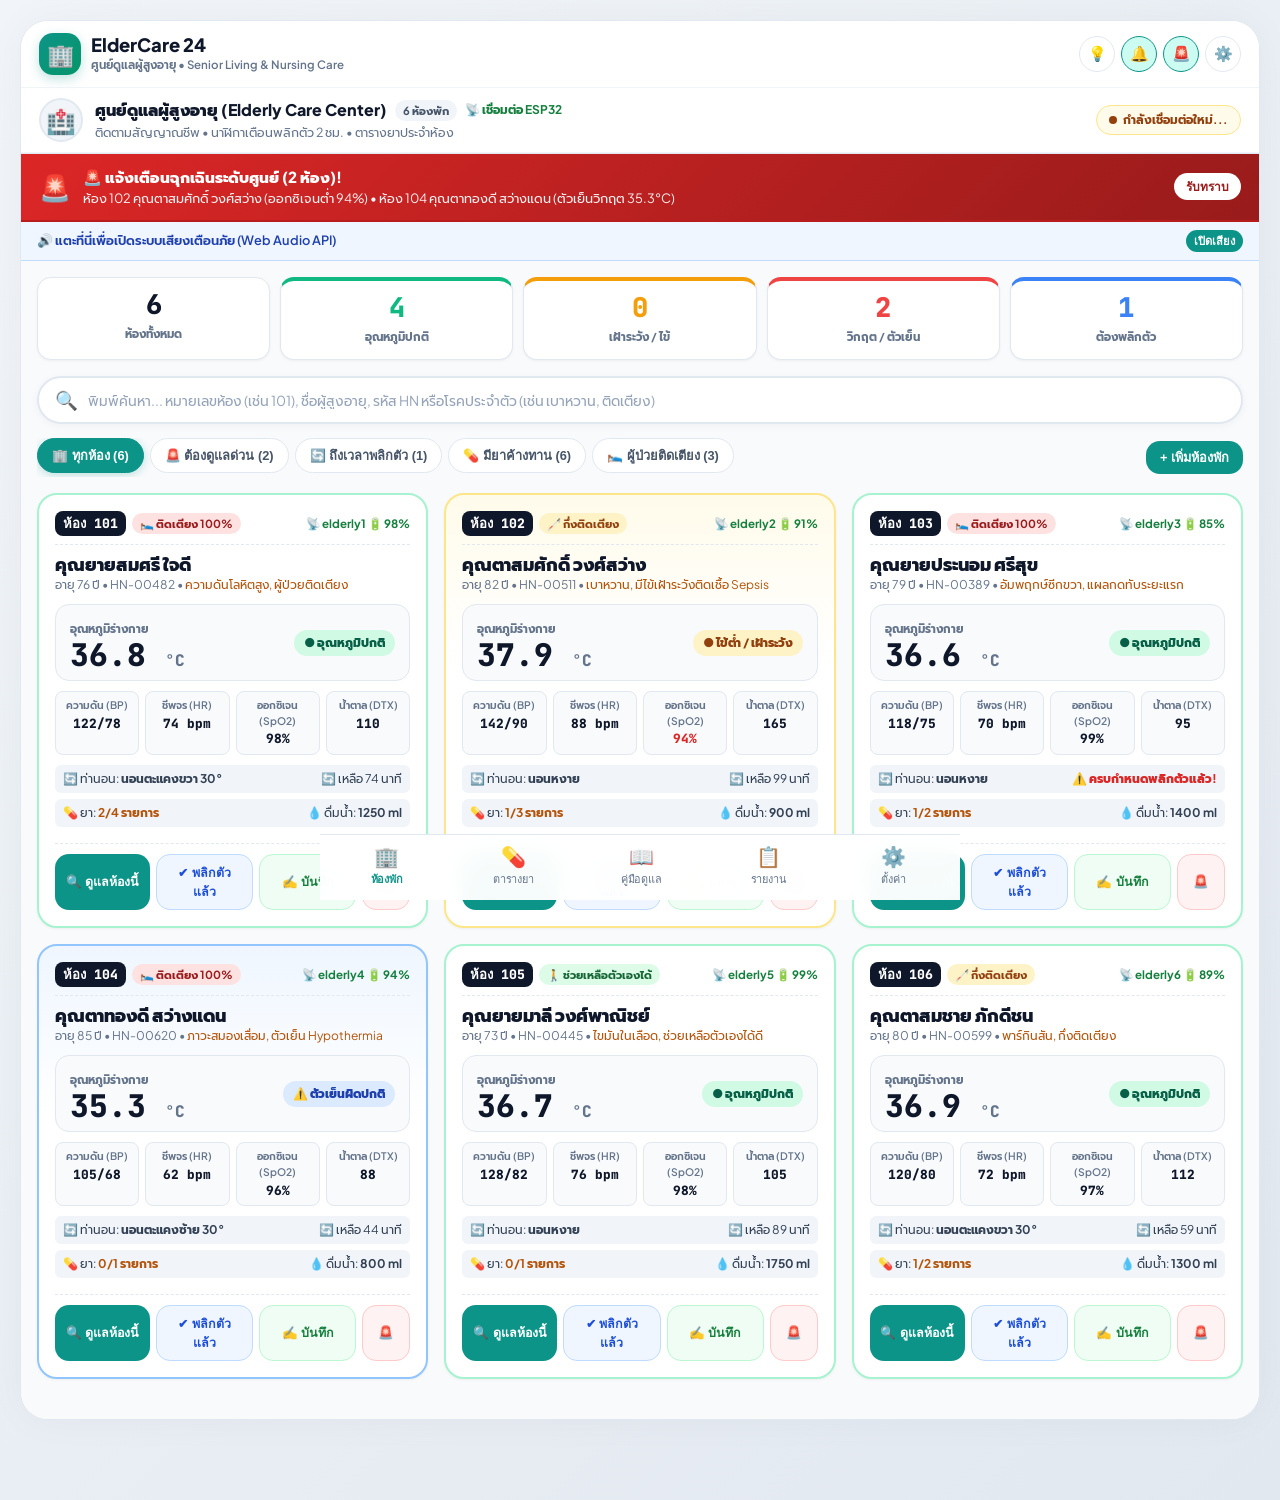
==== commit 606fcb51: "Add files via upload" ====
--- a/index.html
+++ b/index.html
@@ -322,9 +322,14 @@
               <div class="card-header-title">
                 <span>🕒 บันทึกกิจกรรมการดูแลของศูนย์วันนี้</span>
               </div>
-              <button class="btn btn-outline" style="padding: 2px 8px; font-size: 0.72rem;" onclick="clearCenterLogs()">
-                ล้างประวัติ
-              </button>
+              <div style="display: flex; gap: 6px;">
+                <button class="btn btn-primary" style="padding: 4px 12px; font-size: 0.78rem;" onclick="openAddCareLogModal()">
+                  ✍️ เขียนบันทึกการดูแล
+                </button>
+                <button class="btn btn-outline" style="padding: 2px 8px; font-size: 0.72rem;" onclick="clearCenterLogs()">
+                  ล้างประวัติ
+                </button>
+              </div>
             </div>
 
             <div class="search-input-wrapper" style="margin-bottom: 12px; border-radius: var(--radius-md); padding: 6px 12px;">
@@ -553,6 +558,21 @@
         </div>
       </div>
 
+      <!-- Room Care History / Logs for this room -->
+      <div class="vitals-card" style="margin-bottom: 12px; padding: 14px;">
+        <div class="card-header-row">
+          <div class="card-header-title" style="font-size: 0.95rem;">
+            <span>📝 บันทึกการดูแลประจำห้องนี้</span>
+          </div>
+          <button class="btn btn-primary" style="padding: 4px 10px; font-size: 0.75rem;" onclick="openAddCareLogModal(state.selectedRoomId)">
+            ✍️ เขียนบันทึก
+          </button>
+        </div>
+        <div id="modalRoomCareLogsContainer" style="max-height: 200px; overflow-y: auto;">
+          <!-- Rendered via JS -->
+        </div>
+      </div>
+
       <!-- Temperature Trend Chart for This Room -->
       <div class="chart-card" style="margin-bottom: 12px; padding: 14px;">
         <div class="card-header-title" style="font-size: 0.95rem; margin-bottom: 8px;">
@@ -576,6 +596,91 @@
   </div>
 
   <!-- ============================================================== -->
+  <!-- MODAL: ADD / WRITE CARE LOG (เขียนบันทึกการดูแลผู้สูงอายุ)            -->
+  <!-- ============================================================== -->
+  <div class="modal-overlay" id="modalAddCareLog">
+    <div class="modal-box" style="max-width: 600px;">
+      <div class="modal-header">
+        <h3 class="modal-title">✍️ เขียนบันทึกการดูแลผู้สูงอายุ</h3>
+        <button class="btn-close-modal" onclick="closeAddCareLogModal()">✕</button>
+      </div>
+
+      <!-- Select Room -->
+      <div class="form-group">
+        <label class="form-label">🏢 ห้องพัก / ผู้สูงอายุ *</label>
+        <select id="careLogRoomSelect" class="form-input">
+          <!-- Populated by JS -->
+        </select>
+      </div>
+
+      <!-- Category & Shift row -->
+      <div style="display: grid; grid-template-columns: 1fr 1fr; gap: 10px;">
+        <div class="form-group">
+          <label class="form-label">📂 หมวดหมู่การดูแล *</label>
+          <select id="careLogCategory" class="form-input" onchange="handleCareLogCategoryChange(this.value)">
+            <option value="turn">🔄 พลิกตัว / จัดท่านอน</option>
+            <option value="hygiene">🛁 สุขอนามัย / เช็ดตัว / ผ้าอ้อม</option>
+            <option value="meal">🍲 อาหารและน้ำ / สายยาง</option>
+            <option value="med">💊 ป้อนยา / พ่นยา</option>
+            <option value="vitals">🩺 สัญญาณชีพ / DTX น้ำตาล</option>
+            <option value="wound">🩹 ทำแผล / ดูดเสมหะ / พยาบาล</option>
+            <option value="sleep">😴 การนอนหลับ / พักผ่อน</option>
+            <option value="alert">⚠️ อาการผิดปกติ / รายงานแพทย์</option>
+            <option value="info">📝 บันทึกทั่วไป / ส่งเวร</option>
+          </select>
+        </div>
+
+        <div class="form-group">
+          <label class="form-label">⏰ เวรการทำงาน / กะ</label>
+          <select id="careLogShift" class="form-input">
+            <option value="morning">☀️ เวรเช้า (07:00 - 15:00)</option>
+            <option value="afternoon">🌅 เวรบ่าย (15:00 - 23:00)</option>
+            <option value="night">🌙 เวรดึก (23:00 - 07:00)</option>
+          </select>
+        </div>
+      </div>
+
+      <!-- Time & Caregiver row -->
+      <div style="display: grid; grid-template-columns: 1fr 1.5fr; gap: 10px;">
+        <div class="form-group">
+          <label class="form-label">🕒 เวลาที่ดูแล</label>
+          <input type="time" id="careLogTime" class="form-input">
+        </div>
+        <div class="form-group">
+          <label class="form-label">👤 ผู้บันทึก (พยาบาล/ผู้ดูแล) *</label>
+          <input type="text" id="careLogStaff" class="form-input" placeholder="เช่น พยาบาลสมรักษ์, ผู้ดูแลกานต์">
+        </div>
+      </div>
+
+      <!-- Quick Tag Suggestions -->
+      <div class="form-group" style="margin-bottom: 8px;">
+        <label class="form-label">
+          <span>⚡ ข้อความด่วน (คลิกเพื่อแทรกข้อความ):</span>
+        </label>
+        <div id="careLogQuickTags" style="display: flex; flex-wrap: wrap; gap: 6px; margin-top: 4px;">
+          <!-- Populated dynamically by category -->
+        </div>
+      </div>
+
+      <!-- Note Details -->
+      <div class="form-group">
+        <label class="form-label">📝 รายละเอียดการดูแล / สังเกตอาการ *</label>
+        <textarea id="careLogNote" class="form-input" rows="3" placeholder="พิมพ์รายละเอียดการดูแล หรือคลิกข้อความด่วนด้านบน..."></textarea>
+      </div>
+
+      <!-- Action Button -->
+      <div style="display: flex; gap: 8px; margin-top: 16px;">
+        <button class="btn btn-outline" style="flex: 1;" onclick="closeAddCareLogModal()">
+          ยกเลิก
+        </button>
+        <button class="btn btn-primary" style="flex: 2;" onclick="saveCareLogModal()">
+          💾 บันทึกการดูแล (ซิงค์ Firebase)
+        </button>
+      </div>
+    </div>
+  </div>
+
+  <!-- ============================================================== -->
   <!-- MODAL: ADD NEW ROOM (เพิ่มห้องพักศูนย์ผู้สูงอายุ)                -->
   <!-- ============================================================== -->
   <div class="modal-overlay" id="modalAddRoom">
--- a/styles.css
+++ b/styles.css
@@ -1767,3 +1767,83 @@
   border: 1px solid var(--border);
 }
 
+.btn-room-action.log {
+  background: #f0fdf4;
+  border: 1.5px solid #bbf7d0;
+  color: #15803d;
+}
+
+.btn-room-action.log:hover {
+  background: #dcfce7;
+}
+
+.quick-tag-chip {
+  display: inline-flex;
+  align-items: center;
+  padding: 4px 10px;
+  background: #f1f5f9;
+  border: 1px solid #cbd5e1;
+  border-radius: var(--radius-full);
+  font-size: 0.76rem;
+  font-weight: 600;
+  color: #334155;
+  cursor: pointer;
+  transition: all 0.15s;
+  user-select: none;
+}
+
+.quick-tag-chip:hover {
+  background: #e2e8f0;
+  border-color: #94a3b8;
+  color: #0f172a;
+}
+
+.quick-tag-chip:active {
+  transform: scale(0.96);
+}
+
+.log-shift-badge {
+  display: inline-flex;
+  align-items: center;
+  font-size: 0.68rem;
+  font-weight: 700;
+  padding: 1px 6px;
+  border-radius: var(--radius-full);
+  background: #e0f2fe;
+  color: #0369a1;
+  margin-left: 4px;
+}
+
+.log-staff-badge {
+  display: inline-flex;
+  align-items: center;
+  font-size: 0.72rem;
+  font-weight: 600;
+  color: #475569;
+}
+
+.log-note-text {
+  font-size: 0.82rem;
+  color: #334155;
+  margin-top: 4px;
+  line-height: 1.4;
+  white-space: pre-wrap;
+}
+
+.btn-delete-log {
+  background: transparent;
+  border: none;
+  color: #94a3b8;
+  cursor: pointer;
+  padding: 4px 6px;
+  border-radius: 4px;
+  font-size: 0.8rem;
+  transition: all 0.2s;
+}
+
+.btn-delete-log:hover {
+  color: #dc2626;
+  background: #fee2e2;
+}
+
+
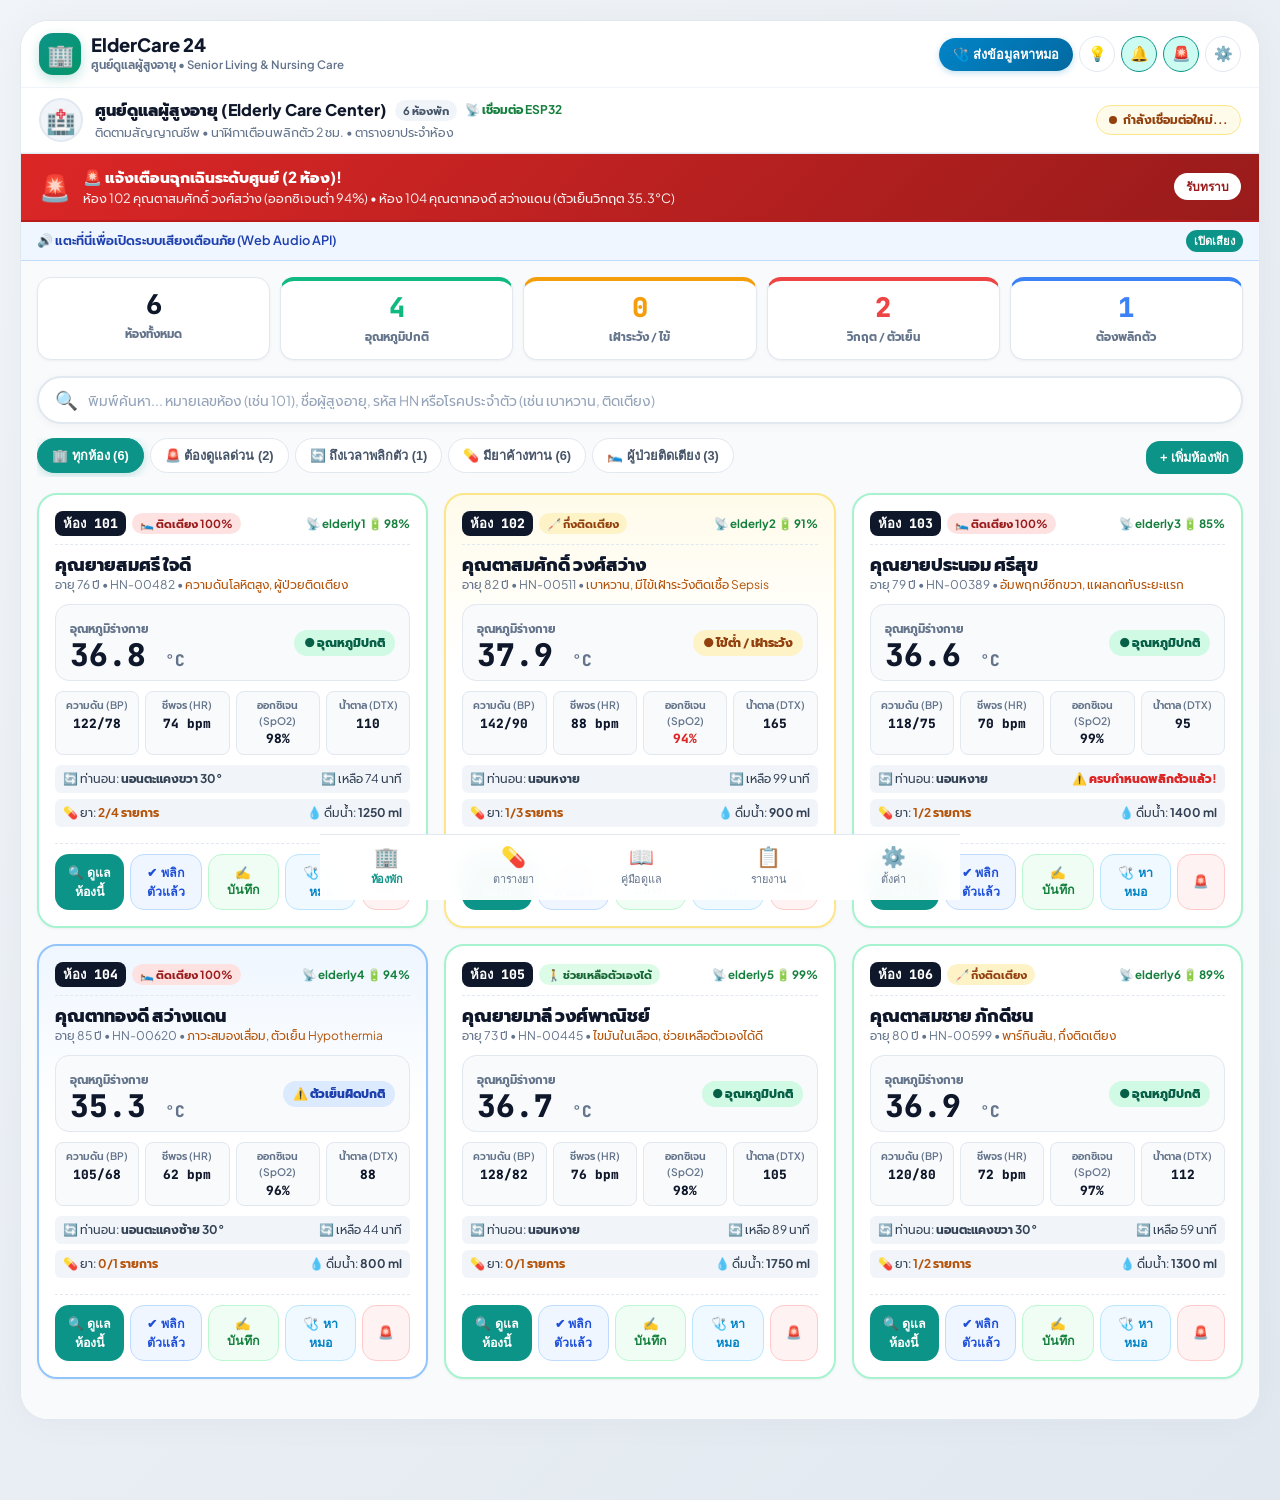
==== commit 9f42fb66: "Add files via upload" ====
--- a/index.html
+++ b/index.html
@@ -38,6 +38,10 @@
         </a>
 
         <div class="header-actions">
+          <!-- Quick Send to Doctor Button -->
+          <button class="btn-doctor-quick" onclick="openDoctorReferralModal()" title="ส่งข้อมูลผู้ป่วยปรึกษาแพทย์">
+            🩺 ส่งข้อมูลหาหมอ
+          </button>
           <!-- Screen Wake Lock Toggle -->
           <button id="btnWakeLock" class="btn-icon" title="เปิด/ปิดการเปิดหน้าจอตลอดเวลา (ป้องกันจอดับ)" onclick="toggleWakeLock()">
             <span id="wakeLockIcon">💡</span>
@@ -294,9 +298,14 @@
               <div class="card-header-title">
                 <span>📋 สรุปรายงานสำหรับส่งต่อแพทย์ / ญาติผู้สูงอายุ (LINE)</span>
               </div>
-              <button class="btn btn-primary" style="padding: 4px 12px; font-size: 0.78rem;" onclick="copyDoctorReport()">
-                📲 คัดลอกส่ง LINE
-              </button>
+              <div style="display: flex; gap: 6px;">
+                <button class="btn btn-primary" style="padding: 4px 12px; font-size: 0.78rem; background: #0284c7; border: none;" onclick="openDoctorReferralModal()">
+                  🩺 ส่งข้อมูลหาหมอ
+                </button>
+                <button class="btn btn-outline" style="padding: 4px 12px; font-size: 0.78rem;" onclick="copyDoctorReport()">
+                  📲 คัดลอกส่ง LINE
+                </button>
+              </div>
             </div>
             <div style="margin-bottom: 8px; display: flex; align-items: center; gap: 8px;">
               <span style="font-size: 0.8rem; font-weight: 700; color: #334155;">เลือกห้องที่ต้องการสรุป:</span>
@@ -585,8 +594,11 @@
 
       <!-- Modal Footer Action Buttons -->
       <div style="display: flex; gap: 8px; flex-wrap: wrap;">
-        <button class="btn btn-primary" style="flex: 1;" onclick="shareActiveRoomDoctorReport()">
-          📲 ส่งรายงาน LINE ของห้องนี้
+        <button class="btn btn-primary" style="flex: 2; background: #0284c7; border: none; font-weight: 800;" onclick="openDoctorReferralModal(state.selectedRoomId)">
+          🩺 ส่งข้อมูลผู้ป่วยหาหมอ (Referral)
+        </button>
+        <button class="btn btn-outline" style="flex: 1;" onclick="shareActiveRoomDoctorReport()">
+          📲 ส่งรายงาน LINE
         </button>
         <button class="btn btn-outline" style="color: #dc2626;" onclick="deleteActiveRoom()">
           🗑️ จำหน่าย/ลบห้อง
@@ -681,6 +693,114 @@
   </div>
 
   <!-- ============================================================== -->
+  <!-- MODAL: SEND PATIENT DATA TO DOCTOR (ส่งข้อมูลผู้ป่วยหาหมอ)           -->
+  <!-- ============================================================== -->
+  <div class="modal-overlay" id="modalDoctorReferral">
+    <div class="modal-box large" style="max-width: 780px;">
+      <div class="modal-header">
+        <div style="display: flex; align-items: center; gap: 8px;">
+          <span style="font-size: 1.4rem;">🩺</span>
+          <div>
+            <h3 class="modal-title" style="margin: 0; font-size: 1.15rem;">ส่งข้อมูลผู้ป่วยปรึกษาแพทย์ / ส่งต่อโรงพยาบาล</h3>
+            <div style="font-size: 0.75rem; color: var(--text-muted);">Medical Consultation & Patient Referral System</div>
+          </div>
+        </div>
+        <button class="btn-close-modal" onclick="closeDoctorReferralModal()">✕</button>
+      </div>
+
+      <!-- Select Room / Patient -->
+      <div class="form-group" style="margin-bottom: 10px;">
+        <label class="form-label">🏢 เลือกห้องพัก / ผู้สูงอายุที่ต้องการส่งหาหมอ *</label>
+        <select id="docRefRoomSelect" class="form-input" onchange="onDoctorReferralRoomChange(this.value)">
+          <!-- Populated by JS -->
+        </select>
+      </div>
+
+      <!-- Patient Demographics Strip -->
+      <div class="patient-summary-strip" id="docRefPatientStrip">
+        <!-- Rendered via JS -->
+      </div>
+
+      <!-- Live Vitals Grid -->
+      <div class="referral-vitals-grid" id="docRefVitalsGrid">
+        <!-- Rendered via JS -->
+      </div>
+
+      <!-- Chief Complaint & Quick Reason Selection -->
+      <div class="form-group" style="margin-bottom: 8px;">
+        <label class="form-label">🚨 เหตุผล / อาการสำคัญที่ปรึกษาแพทย์ (Chief Complaint) *</label>
+        <div style="display: flex; flex-wrap: wrap; gap: 6px; margin-bottom: 8px;">
+          <span class="quick-tag-chip" onclick="setDocRefChiefComplaint('🚨 มีไข้สูงเฉียบพลัน (>38°C) หนาวสั่น ซึมลง')">🚨 ไข้สูงเฉียบพลัน</span>
+          <span class="quick-tag-chip" onclick="setDocRefChiefComplaint('🫀 ความดันโลหิตสูงวิกฤต (>160/100 mmHg) ปวดศีรษะ')">🫀 ความดันโลหิตสูงวิกฤต</span>
+          <span class="quick-tag-chip" onclick="setDocRefChiefComplaint('🫁 หายใจเหนื่อยหอบ ออกซิเจนปลายนิ้วต่ำ (<95%)')">🫁 หายใจเหนื่อย / SpO2 ต่ำ</span>
+          <span class="quick-tag-chip" onclick="setDocRefChiefComplaint('😴 ซึมลง ไม่ค่อยตอบสนอง สับสนเฉียบพลัน')">😴 ซึมลง / สับสนเฉียบพลัน</span>
+          <span class="quick-tag-chip" onclick="setDocRefChiefComplaint('🩹 แผลกดทับบวมแดง อักเสบ มีหนองหรือเลือดซึม')">🩹 แผลกดทับอักเสบ</span>
+          <span class="quick-tag-chip" onclick="setDocRefChiefComplaint('🤢 ทานอาหารไม่ได้ อาเจียน สำลัก อ่อนเพลียมาก')">🤢 ทานไม่ได้ / สำลัก</span>
+          <span class="quick-tag-chip" onclick="setDocRefChiefComplaint('💊 ขอคำปรึกษาปรับขนาดยาประจำตัว / ขอใบสั่งยาเพิ่ม')">💊 ปรึกษาปรับยาประจำตัว</span>
+          <span class="quick-tag-chip" onclick="setDocRefChiefComplaint('📋 รายงานสรุปอาการประจำสัปดาห์ / ตรวจตามรอบนัด')">📋 รายงานสรุปอาการตามรอบ</span>
+        </div>
+        <input type="text" id="docRefChiefComplaint" class="form-input" placeholder="พิมพ์เหตุผลหรืออาการที่ต้องการปรึกษาแพทย์ หรือคลิกปุ่มด่วนด้านบน..." oninput="updateDoctorReferralPreview()">
+      </div>
+
+      <!-- Nurse's Clinical Notes -->
+      <div class="form-group" style="margin-bottom: 10px;">
+        <label class="form-label">📝 รายละเอียดอาการเพิ่มเติม & การดูแลเบื้องต้นที่ได้ดำเนินการไปแล้ว</label>
+        <textarea id="docRefNurseNotes" class="form-input" rows="2" placeholder="เช่น เช็ดตัวลดไข้แล้ว 30 นาที อุณหภูมิยังไม่ลด, ให้จิบน้ำเกลือแร่, ตรวจสอบสายปัสสาวะไม่อุดตัน..." oninput="updateDoctorReferralPreview()"></textarea>
+      </div>
+
+      <!-- Doctor & Nurse Details Row -->
+      <div style="display: grid; grid-template-columns: 1fr 1fr; gap: 10px; margin-bottom: 10px;">
+        <div class="form-group" style="margin: 0;">
+          <label class="form-label">👨‍⚕️ แพทย์ / โรงพยาบาลปลายทาง</label>
+          <input type="text" id="docRefDoctorName" class="form-input" placeholder="เช่น นพ.ประจำศูนย์, รพ.ประจำอำเภอ" oninput="updateDoctorReferralPreview()">
+        </div>
+        <div class="form-group" style="margin: 0;">
+          <label class="form-label">👩‍⚕️ ผู้ส่งข้อมูล (พยาบาล/เจ้าหน้าที่)</label>
+          <input type="text" id="docRefNurseName" class="form-input" placeholder="เช่น พยาบาลสมรักษ์ (เวรดึก)" oninput="updateDoctorReferralPreview()">
+        </div>
+      </div>
+
+      <!-- Real-time Medical SBAR Report Preview -->
+      <div class="form-group" style="margin-bottom: 12px;">
+        <label class="form-label" style="display: flex; justify-content: space-between; align-items: center;">
+          <span>📋 ตัวอย่างข้อความรายงานแพทย์ (SBAR Medical Format)</span>
+          <span style="font-size: 0.72rem; color: #0284c7; font-weight: 700;">พร้อมส่งเข้า LINE / อีเมล / พิมพ์ใบส่งตัว</span>
+        </label>
+        <textarea id="docRefPreviewBox" class="referral-preview-box" readonly></textarea>
+      </div>
+
+      <!-- Action Buttons Row -->
+      <div class="action-row-doctor">
+        <button class="btn btn-primary" style="background: #06c755; border: none; font-weight: 800;" onclick="sendDoctorReferralViaLine()">
+          📲 ส่งเข้า LINE หมอทันที
+        </button>
+        <button class="btn btn-outline" onclick="copyDoctorReferralText()">
+          📋 คัดลอกข้อความ
+        </button>
+        <button class="btn btn-outline" onclick="sendDoctorReferralViaEmail()">
+          ✉️ ส่งอีเมลหาหมอ
+        </button>
+        <button class="btn btn-outline" style="border-color: #0284c7; color: #0284c7;" onclick="printDoctorReferralSheet()">
+          🖨️ พิมพ์ใบส่งตัว
+        </button>
+      </div>
+
+      <div style="margin-top: 8px; text-align: center;">
+        <button class="btn btn-outline" style="font-size: 0.75rem; border: none; color: #64748b;" onclick="syncDoctorReferralToFirebase()">
+          ☁️ บันทึกประวัติการส่งต่อขึ้นระบบออนไลน์ (Firebase Queue)
+        </button>
+      </div>
+    </div>
+  </div>
+
+  <!-- ============================================================== -->
+  <!-- PRINTABLE MEDICAL REFERRAL SLIP (ใบส่งตัวทางการแพทย์สำหรับพิมพ์)  -->
+  <!-- ============================================================== -->
+  <div id="printableReferralSlip">
+    <!-- Populated by JS for printing -->
+  </div>
+
+  <!-- ============================================================== -->
   <!-- MODAL: ADD NEW ROOM (เพิ่มห้องพักศูนย์ผู้สูงอายุ)                -->
   <!-- ============================================================== -->
   <div class="modal-overlay" id="modalAddRoom">
--- a/styles.css
+++ b/styles.css
@@ -1846,4 +1846,147 @@
   background: #fee2e2;
 }
 
-
+/* ============================================================== */
+/* DOCTOR REFERRAL & SEND PATIENT TO DOCTOR STYLES                */
+/* ============================================================== */
+.btn-doctor-quick {
+  display: inline-flex;
+  align-items: center;
+  gap: 6px;
+  padding: 6px 14px;
+  background: linear-gradient(135deg, #0284c7 0%, #0369a1 100%);
+  color: #ffffff;
+  border: none;
+  border-radius: var(--radius-full);
+  font-size: 0.8rem;
+  font-weight: 700;
+  cursor: pointer;
+  box-shadow: 0 2px 6px rgba(2, 132, 199, 0.25);
+  transition: all 0.2s;
+  white-space: nowrap;
+}
+
+.btn-doctor-quick:hover {
+  background: linear-gradient(135deg, #0369a1 0%, #075985 100%);
+  transform: translateY(-1px);
+  box-shadow: 0 4px 10px rgba(2, 132, 199, 0.35);
+}
+
+.btn-room-action.doc {
+  background: #f0f9ff;
+  border: 1.5px solid #bae6fd;
+  color: #0284c7;
+}
+
+.btn-room-action.doc:hover {
+  background: #e0f2fe;
+  border-color: #7dd3fc;
+  color: #0369a1;
+}
+
+.patient-summary-strip {
+  display: flex;
+  align-items: center;
+  justify-content: space-between;
+  background: #f8fafc;
+  border: 1px solid var(--border);
+  border-radius: var(--radius-md);
+  padding: 10px 14px;
+  margin-bottom: 12px;
+}
+
+.referral-vitals-grid {
+  display: grid;
+  grid-template-columns: repeat(5, 1fr);
+  gap: 8px;
+  background: #f8fafc;
+  padding: 10px;
+  border-radius: var(--radius-md);
+  border: 1px solid var(--border);
+  margin-bottom: 12px;
+}
+
+.referral-vital-item {
+  text-align: center;
+  background: #ffffff;
+  padding: 6px 4px;
+  border-radius: 6px;
+  border: 1px solid #e2e8f0;
+}
+
+.referral-vital-lbl {
+  font-size: 0.68rem;
+  color: var(--text-muted);
+  font-weight: 700;
+}
+
+.referral-vital-val {
+  font-family: var(--font-mono);
+  font-size: 1.05rem;
+  font-weight: 800;
+  color: #0f172a;
+}
+
+.referral-vital-val.alert {
+  color: #dc2626;
+}
+
+.referral-preview-box {
+  width: 100%;
+  height: 180px;
+  font-family: var(--font-mono);
+  font-size: 0.78rem;
+  line-height: 1.45;
+  padding: 10px;
+  background: #f8fafc;
+  border: 1px solid var(--border);
+  border-radius: var(--radius-md);
+  resize: vertical;
+  color: #1e293b;
+  margin-bottom: 12px;
+  white-space: pre-wrap;
+}
+
+.action-row-doctor {
+  display: grid;
+  grid-template-columns: 1.5fr 1fr 1fr 1fr;
+  gap: 8px;
+}
+
+@media (max-width: 640px) {
+  .referral-vitals-grid {
+    grid-template-columns: repeat(3, 1fr);
+  }
+  .action-row-doctor {
+    grid-template-columns: 1fr 1fr;
+  }
+}
+
+/* Printable Medical Referral Letter Form */
+#printableReferralSlip {
+  display: none;
+}
+
+@media print {
+  body * {
+    visibility: hidden;
+  }
+  #printableReferralSlip, #printableReferralSlip * {
+    visibility: visible;
+  }
+  #printableReferralSlip {
+    display: block !important;
+    position: absolute;
+    left: 0;
+    top: 0;
+    width: 100%;
+    margin: 0;
+    padding: 24px;
+    background: #ffffff !important;
+    color: #000000 !important;
+    font-family: 'Sarabun', 'Noto Sans Thai', sans-serif !important;
+  }
+}
+
+
+
